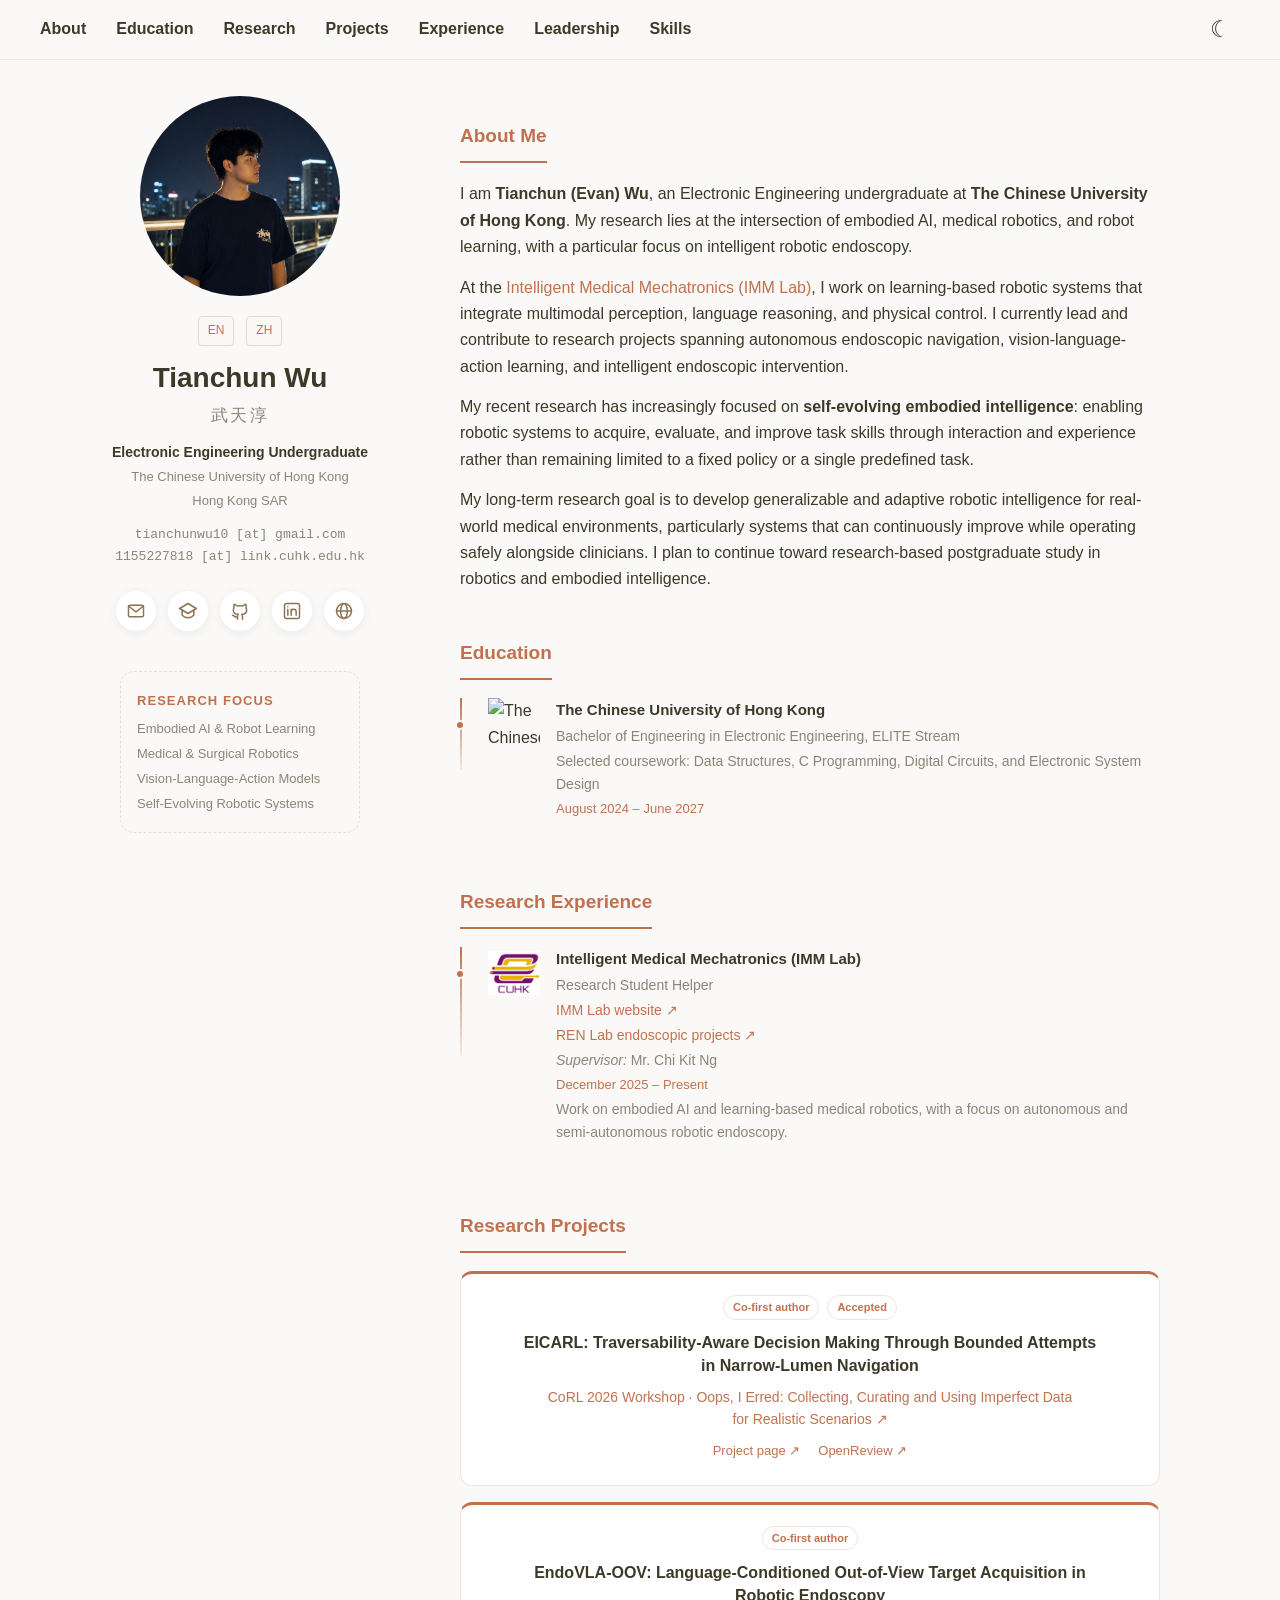
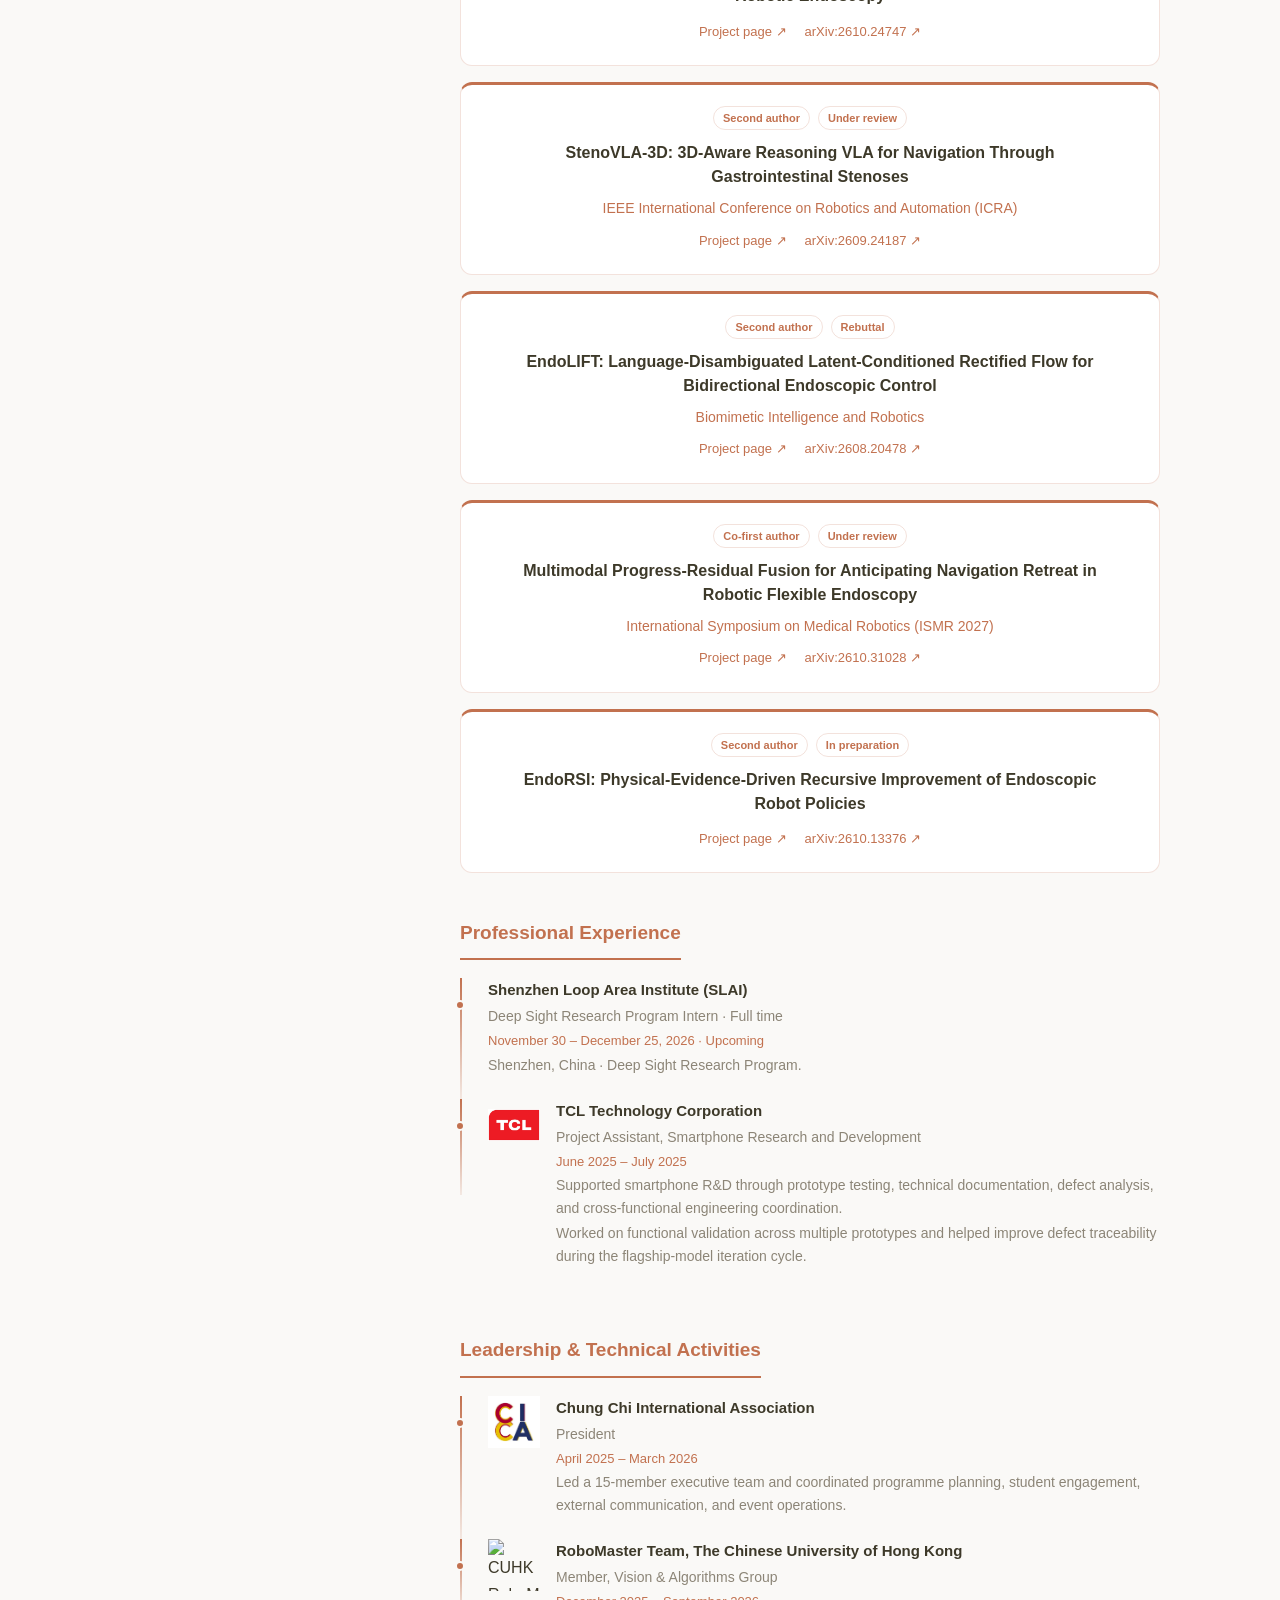
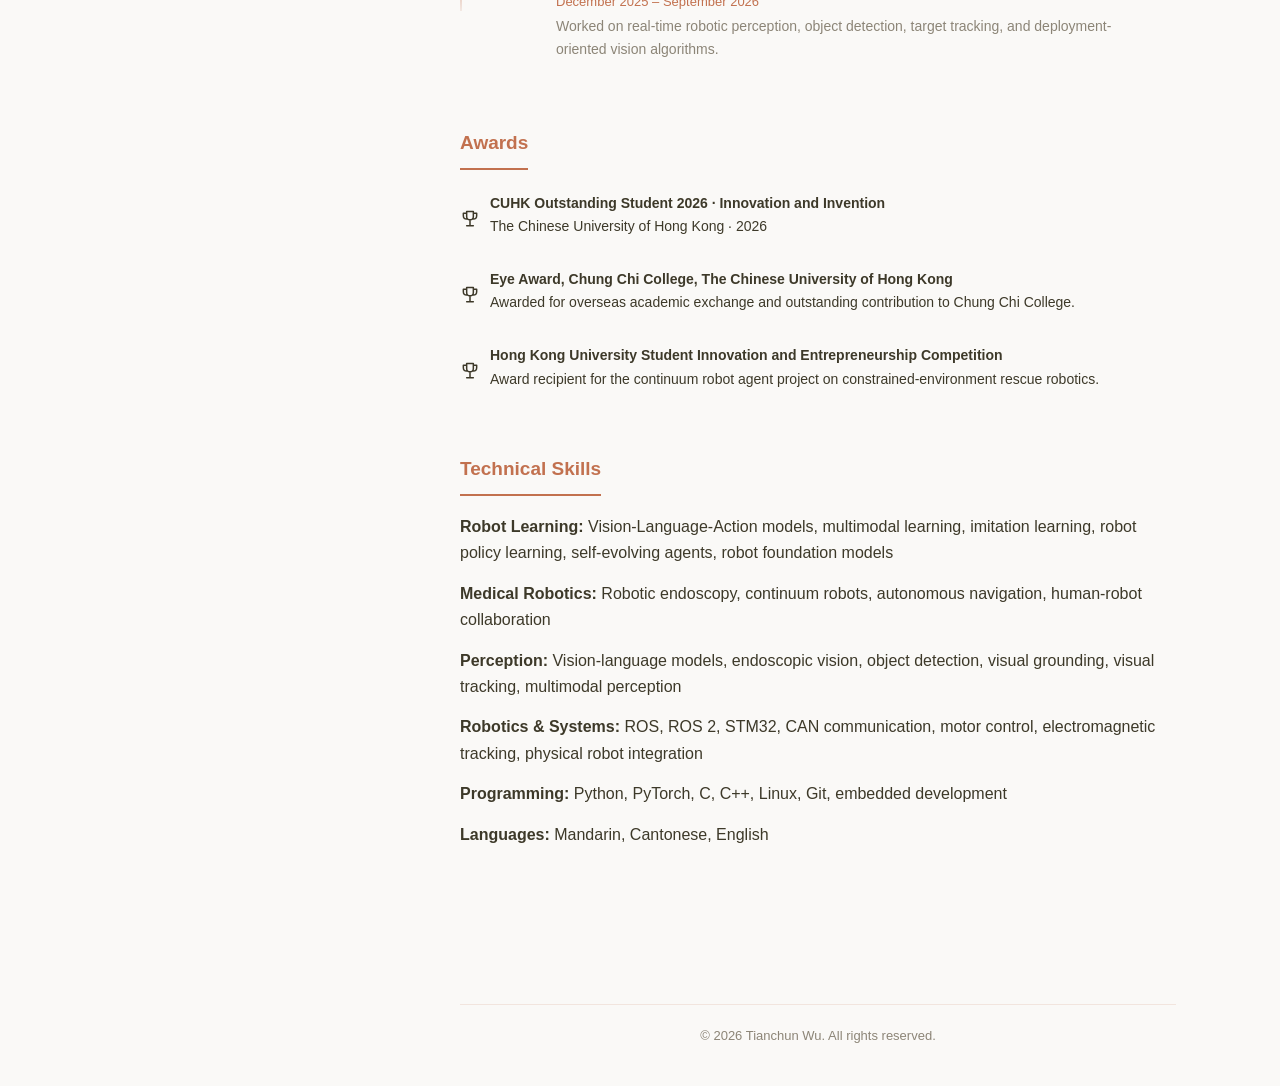
==== index.html @ 00de252f "Update IMM Lab affiliation and upcoming Deep Sight internship" ====
<!DOCTYPE html>

<html data-theme="light" lang="en">
<head><script>document.documentElement.dataset.theme='light';document.documentElement.style.colorScheme='light';</script>
<meta charset="utf-8"/>
<meta content="IE=edge" http-equiv="X-UA-Compatible"/>
<meta content="width=device-width, initial-scale=1" name="viewport"/>
<title>Tianchun Wu - Homepage</title>
<meta content="Tianchun Wu is an Electronic Engineering undergraduate at The Chinese University of Hong Kong. His research focuses on embodied AI, medical robotics, robotic endoscopy, vision-language-action models, and self-evolving robotic systems." name="description"/>
<meta content="Embodied AI, Medical Robotics, Surgical Robotics, Robotic Endoscopy, Vision-Language-Action Models, Robot Learning, Self-Evolving Robotic Systems, Robot Foundation Models, Multimodal Learning, Learning-Based Robotic Control" name="keywords"/>
<meta content="Tianchun Wu" name="author"/>
<link href="assets/img/favicon.jpg" rel="icon" type="image/jpeg"/>
<link href="assets/css/font_sans_serif.css" rel="stylesheet"/>
<link href="assets/css/theme-evan.css" rel="stylesheet"/>
<style>
    body.theme-evan .site-chinese-name {
      margin: 0 0 12px;
      color: var(--evan-secondary);
      font-size: 17px;
      font-weight: 500;
      letter-spacing: 0.14em;
      text-align: center;
    }

    body.theme-evan .site-role {
      margin: 0 0 4px;
      color: var(--evan-text);
      font-size: 14px;
      font-weight: 600;
      line-height: 1.5;
      text-align: center;
    }

    body.theme-evan .site-affiliation {
      margin: 0 0 4px;
      color: var(--evan-secondary);
      font-size: 13px;
      line-height: 1.5;
      text-align: center;
    }

    body.theme-evan .site-location {
      margin: 0 0 14px;
      color: var(--evan-secondary);
      font-size: 13px;
      line-height: 1.5;
      text-align: center;
    }

    body.theme-evan .research-focus-list {
      display: flex;
      flex-direction: column;
      gap: 7px;
    }

    body.theme-evan .research-focus-list span {
      display: block;
      line-height: 1.4;
    }

    body.theme-evan .project-subtitle {
      margin: 2px 0 10px;
      color: var(--evan-secondary);
      font-size: 14px;
      font-weight: 500;
      line-height: 1.5;
    }

    body.theme-evan .achievement-list {
      margin: 10px 0 18px;
      padding-left: 21px;
    }

    body.theme-evan .achievement-list li {
      margin-bottom: 7px;
      line-height: 1.65;
    }

    body.theme-evan .section {
      scroll-margin-top: 86px;
    }

    /*
      Unify Font Awesome and Academicons colors.
      This fixes the Google Scholar icon color mismatch.
    */
    body.theme-evan .social-icons a i,
    body.theme-evan .social-icons a .ai,
    body.theme-evan .social-icons a .fa-solid,
    body.theme-evan .social-icons a .fa-brands {
      color: inherit !important;
    }

    body.theme-evan .social-icons a .ai::before {
      color: inherit !important;
      line-height: 1;
    }

    body.theme-evan .social-icons a[data-placeholder-link="true"] {
      opacity: 1;
      cursor: default;
    }
  </style>
<style>.section{opacity:1!important;transform:none!important}.social-icons svg{display:block}.theme-toggle{font-size:23px!important}a:focus-visible,button:focus-visible{outline:2px solid var(--evan-accent);outline-offset:4px}@media(prefers-reduced-motion:reduce){html{scroll-behavior:auto}}</style><script defer="" src="academic-ui.js"></script><style>.section-title,h1,h2,h3{text-align:center}.home-language{display:flex;justify-content:center;gap:12px;margin:15px 0}.home-language a{font-size:12px;padding:4px 9px;border:1px solid var(--border-color,#dedbd2);border-radius:4px}</style></head>
<body class="theme-evan">
<nav class="top-nav">
<div class="nav-container">
<div class="nav-left">
<a href="#about">About</a>
<a href="#education">Education</a>
<a href="#research">Research</a>
<a href="#projects">Projects</a>
<a href="#professional">Experience</a>
<a href="#leadership">Leadership</a>
<a href="#skills">Skills</a>
</div>
<div class="nav-right">
<button aria-label="Toggle between light and dark themes" class="theme-toggle" data-theme-toggle="" id="themeToggle" title="Toggle theme" type="button">☾</button>
</div>
</div>
</nav>
<div class="wrapper">
<header class="sidebar">
<div class="profile-card">
<a aria-label="Go to the About section" class="image avatar" href="#about">
<img alt="Portrait of Tianchun Wu" src="assets/img/avatar.jpg"/>
</a>
<nav aria-label="Language" class="home-language"><a href="index.html">EN</a><a href="index-zh.html">ZH</a></nav><h1 class="site-name">
          Tianchun Wu
        </h1>
<p class="site-chinese-name">
          武天淳
        </p>
<p class="site-role">
          Electronic Engineering Undergraduate
        </p>
<p class="site-affiliation">
          The Chinese University of Hong Kong
        </p>
<p class="site-location">
          Hong Kong SAR
        </p>
<p class="site-email">
          tianchunwu10 [at] gmail.com
          <br/>
          1155227818 [at] link.cuhk.edu.hk
        </p>
<div class="social-icons">
<a aria-label="Send an email to Tianchun Wu" href="mailto:tianchunwu10@gmail.com" title="Email">
<svg aria-hidden="true" fill="none" height="20" stroke="currentColor" stroke-linecap="round" stroke-linejoin="round" stroke-width="1.8" viewbox="0 0 24 24" width="20"><rect height="14" rx="2" width="18" x="3" y="5"></rect><path d="m3 6 9 7 9-7"></path></svg>
</a>
<a aria-label="Visit Tianchun Wu's Google Scholar profile" href="https://scholar.google.com/citations?user=hNO6wTgAAAAJ" rel="noopener noreferrer" target="_blank" title="Google Scholar"><svg aria-hidden="true" fill="none" height="20" stroke="currentColor" stroke-linecap="round" stroke-linejoin="round" stroke-width="1.8" viewBox="0 0 24 24" width="20"><path d="M12 3 2 9l10 6 10-6-10-6Z"/><path d="M5 11v6c2 2 5 3 7 3s5-1 7-3v-6"/></svg></a>
<a aria-label="Visit Tianchun Wu's GitHub profile" href="https://github.com/evan0610" rel="noopener noreferrer" target="_blank" title="GitHub">
<svg aria-hidden="true" fill="none" height="20" stroke="currentColor" stroke-linecap="round" stroke-linejoin="round" stroke-width="1.8" viewbox="0 0 24 24" width="20"><path d="M9 19c-4 1-4-2-6-2m12 5v-4a3 3 0 0 0-1-2c3 0 6-1 6-5a4 4 0 0 0-1-3 4 4 0 0 0 0-4s-1 0-4 2a12 12 0 0 0-6 0C6 4 5 4 5 4a4 4 0 0 0 0 4 4 4 0 0 0-1 3c0 4 3 5 6 5a3 3 0 0 0-1 2v4"></path></svg>
</a>
<a aria-label="Visit Tianchun Wu's LinkedIn profile" href="https://www.linkedin.com/in/tcwu/" rel="noopener noreferrer" target="_blank" title="LinkedIn">
<svg aria-hidden="true" fill="none" height="20" stroke="currentColor" stroke-linecap="round" stroke-linejoin="round" stroke-width="1.8" viewbox="0 0 24 24" width="20"><rect height="18" rx="2" width="18" x="3" y="3"></rect><path d="M7 10v7m0-10h.01M11 17v-7m0 3c0-4 6-4 6 0v4"></path></svg>
</a>
<a aria-label="Visit Tianchun Wu's homepage" href="https://evan0610.github.io/" title="Homepage">
<svg aria-hidden="true" fill="none" height="20" stroke="currentColor" stroke-linecap="round" stroke-linejoin="round" stroke-width="1.8" viewbox="0 0 24 24" width="20"><circle cx="12" cy="12" r="9"></circle><ellipse cx="12" cy="12" rx="4" ry="9"></ellipse><path d="M3 12h18"></path></svg>
</a>
</div>
<div class="visitor-card">
<div class="visitor-card-title">
            Research Focus
          </div>
<div class="visitor-card-body research-focus-list">
<span>Embodied AI &amp; Robot Learning</span>
<span>Medical &amp; Surgical Robotics</span>
<span>Vision-Language-Action Models</span>
<span>Self-Evolving Robotic Systems</span>
</div>
</div>
</div>
</header>
<main class="content">
<section class="section" id="about">
<h2 class="section-title">
          About Me
        </h2>
<div class="section-body">
<p>
            I am <strong>Tianchun (Evan) Wu</strong>, an Electronic Engineering
            undergraduate at <strong>The Chinese University of Hong Kong</strong>.
            My research lies at the intersection of embodied AI, medical robotics,
            and robot learning, with a particular focus on intelligent robotic
            endoscopy.
          </p>
<p>
            At the <a href="http://www.labren.org/mm/" target="_blank" rel="noopener noreferrer">Intelligent Medical Mechatronics (IMM Lab)</a>, I work on learning-based robotic systems that integrate
            multimodal perception, language reasoning, and physical control.
            I currently lead and contribute to research projects spanning
            autonomous endoscopic navigation, vision-language-action learning,
            and intelligent endoscopic intervention.
          </p>
<p>
            My recent research has increasingly focused on
            <strong>self-evolving embodied intelligence</strong>: enabling robotic
            systems to acquire, evaluate, and improve task skills through
            interaction and experience rather than remaining limited to a fixed
            policy or a single predefined task.
          </p>
<p>
            My long-term research goal is to develop generalizable and adaptive
            robotic intelligence for real-world medical environments, particularly
            systems that can continuously improve while operating safely alongside
            clinicians. I plan to continue toward research-based postgraduate study
            in robotics and embodied intelligence.
          </p>
</div>
</section>
<section class="section" id="education">
<h2 class="section-title">
          Education
        </h2>
<div class="section-body">
<div class="card timeline-item">
<div class="experience-item">
<img alt="The Chinese University of Hong Kong" class="institution-logo" src="assets/img/institution.jpg"/>
<div class="experience-content">
<p class="exp-title">
<strong>
                    The Chinese University of Hong Kong
                  </strong>
</p>
<p class="exp-detail">
                  Bachelor of Engineering in Electronic Engineering,
                  ELITE Stream
                </p>
<p class="exp-detail">
                  Selected coursework: Data Structures, C Programming,
                  Digital Circuits, and Electronic System Design
                </p>
<p class="exp-period">
                  August 2024 – June 2027
                </p>
</div>
</div>
</div>
</div>
</section>
<section class="section" id="research">
<h2 class="section-title">
          Research Experience
        </h2>
<div class="section-body">
<div class="card timeline-item">
<div class="experience-item">
<img alt="The Chinese University of Hong Kong" class="institution-logo" src="assets/img/cuee.jpg"/>
<div class="experience-content">
<p class="exp-title">
<strong>
                    Intelligent Medical Mechatronics (IMM Lab)
                  </strong>
</p>
<p class="exp-detail">
                  Research Student Helper
                </p>
<p class="exp-detail"><a href="http://www.labren.org/mm/" target="_blank" rel="noopener noreferrer">IMM Lab website ↗</a></p>
<p class="exp-detail"><a href="https://ngchikit.github.io/renlab-endoscopic-projects/" target="_blank" rel="noopener noreferrer">REN Lab endoscopic projects ↗</a></p>
<p class="exp-detail">
<em>Supervisor:</em> Mr. Chi Kit Ng
                </p>
<p class="exp-period">
                  December 2025 – Present
                </p>
<p class="exp-detail">
                  Work on embodied AI and learning-based medical robotics,
                  with a focus on autonomous and semi-autonomous robotic
                  endoscopy.
                </p>
</div>
</div>
</div>
</div>
</section>
<section class="section" id="projects">
<h2 class="section-title">Research Projects</h2>
<div class="section-body project-publications">
<ol class="bibliography">
<li><article class="pub-content"><div class="pub-meta"><span class="pub-role">Co-first author</span><span class="pub-state">Accepted</span></div><h4 class="title">EICARL: Traversability-Aware Decision Making Through Bounded Attempts in Narrow-Lumen Navigation</h4><p class="periodical">CoRL 2026 Workshop · <a href="https://workshop.oopsie-data.com/" target="_blank" rel="noopener noreferrer">Oops, I Erred: Collecting, Curating and Using Imperfect Data for Realistic Scenarios ↗</a></p><p class="links"><a href="https://tianchun-research-atlas.husheddaisy64.chatgpt.site/projects/EICARL/" target="_blank" rel="noopener noreferrer">Project page ↗</a><a href="https://openreview.net/forum?id=WQSL6LbIMo" target="_blank" rel="noopener noreferrer">OpenReview ↗</a></p></article></li>
<li><article class="pub-content"><div class="pub-meta"><span class="pub-role">Co-first author</span></div><h4 class="title">EndoVLA-OOV: Language-Conditioned Out-of-View Target Acquisition in Robotic Endoscopy</h4><p class="links"><a href="https://tianchun-research-atlas.husheddaisy64.chatgpt.site/projects/EndoVLA-OOV/" target="_blank" rel="noopener noreferrer">Project page ↗</a><a href="https://arxiv.org/abs/2610.24747" target="_blank" rel="noopener noreferrer">arXiv:2610.24747 ↗</a></p></article></li>
<li><article class="pub-content"><div class="pub-meta"><span class="pub-role">Second author</span><span class="pub-state">Under review</span></div><h4 class="title">StenoVLA-3D: 3D-Aware Reasoning VLA for Navigation Through Gastrointestinal Stenoses</h4><p class="periodical">IEEE International Conference on Robotics and Automation (ICRA)</p><p class="links"><a href="https://tianchun-research-atlas.husheddaisy64.chatgpt.site/projects/StenoVLA-3D/" target="_blank" rel="noopener noreferrer">Project page ↗</a><a href="https://arxiv.org/abs/2609.24187" target="_blank" rel="noopener noreferrer">arXiv:2609.24187 ↗</a></p></article></li>
<li><article class="pub-content"><div class="pub-meta"><span class="pub-role">Second author</span><span class="pub-state">Rebuttal</span></div><h4 class="title">EndoLIFT: Language-Disambiguated Latent-Conditioned Rectified Flow for Bidirectional Endoscopic Control</h4><p class="periodical">Biomimetic Intelligence and Robotics</p><p class="links"><a href="https://tianchun-research-atlas.husheddaisy64.chatgpt.site/projects/EndoLIFT/" target="_blank" rel="noopener noreferrer">Project page ↗</a><a href="https://arxiv.org/abs/2608.20478" target="_blank" rel="noopener noreferrer">arXiv:2608.20478 ↗</a></p></article></li>
<li><article class="pub-content"><div class="pub-meta"><span class="pub-role">Co-first author</span><span class="pub-state">Under review</span></div><h4 class="title">Multimodal Progress-Residual Fusion for Anticipating Navigation Retreat in Robotic Flexible Endoscopy</h4><p class="periodical">International Symposium on Medical Robotics (ISMR 2027)</p><p class="links"><a href="https://tianchun-research-atlas.husheddaisy64.chatgpt.site/projects/MPRF/" target="_blank" rel="noopener noreferrer">Project page ↗</a><a href="https://arxiv.org/abs/2610.31028" target="_blank" rel="noopener noreferrer">arXiv:2610.31028 ↗</a></p></article></li>
<li><article class="pub-content"><div class="pub-meta"><span class="pub-role">Second author</span><span class="pub-state">In preparation</span></div><h4 class="title">EndoRSI: Physical-Evidence-Driven Recursive Improvement of Endoscopic Robot Policies</h4><p class="links"><a href="https://tianchun-research-atlas.husheddaisy64.chatgpt.site/projects/EndoRSI/" target="_blank" rel="noopener noreferrer">Project page ↗</a><a href="https://arxiv.org/abs/2610.13376" target="_blank" rel="noopener noreferrer">arXiv:2610.13376 ↗</a></p></article></li>
</ol>
</div>
</section>
<section class="section" id="professional">
<h2 class="section-title">
          Professional Experience
        </h2>
<div class="section-body">
<div class="card timeline-item"><div class="experience-item"><div class="experience-content"><p class="exp-title"><strong>Shenzhen Loop Area Institute (SLAI)</strong></p><p class="exp-detail">Deep Sight Research Program Intern · Full time</p><p class="exp-period">November 30 – December 25, 2026 · Upcoming</p><p class="exp-detail">Shenzhen, China · Deep Sight Research Program.</p></div></div></div>

<div class="card timeline-item">
<div class="experience-item">
<img alt="TCL Technology Corporation" class="institution-logo" src="assets/img/TCL.jpg"/>
<div class="experience-content">
<p class="exp-title">
<strong>
                    TCL Technology Corporation
                  </strong>
</p>
<p class="exp-detail">
                  Project Assistant, Smartphone Research and Development
                </p>
<p class="exp-period">
                  June 2025 – July 2025
                </p>
<p class="exp-detail">
                  Supported smartphone R&amp;D through prototype testing,
                  technical documentation, defect analysis,
                  and cross-functional engineering coordination.
                </p>
<p class="exp-detail">
                  Worked on functional validation across multiple prototypes
                  and helped improve defect traceability during the
                  flagship-model iteration cycle.
                </p>
</div>
</div>
</div>
</div>
</section>
<section class="section" id="leadership">
<h2 class="section-title">
          Leadership &amp; Technical Activities
        </h2>
<div class="section-body">
<div class="card timeline-item">
<div class="experience-item">
<img alt="Chung Chi International Association" class="institution-logo" src="assets/img/CCIA.jpg"/>
<div class="experience-content">
<p class="exp-title">
<strong>
                    Chung Chi International Association
                  </strong>
</p>
<p class="exp-detail">
                  President
                </p>
<p class="exp-period">
                  April 2025 – March 2026
                </p>
<p class="exp-detail">
                  Led a 15-member executive team and coordinated programme
                  planning, student engagement, external communication,
                  and event operations.
                </p>
</div>
</div>
</div>
<div class="card timeline-item">
<div class="experience-item">
<img alt="CUHK RoboMaster Team" class="institution-logo" src="assets/img/institution.jpg"/>
<div class="experience-content">
<p class="exp-title">
<strong>
                    RoboMaster Team, The Chinese University of Hong Kong
                  </strong>
</p>
<p class="exp-detail">
                  Member, Vision &amp; Algorithms Group
                </p>
<p class="exp-period">
                  December 2025 – September 2026
                </p>
<p class="exp-detail">
                  Worked on real-time robotic perception, object detection,
                  target tracking, and deployment-oriented vision algorithms.
                </p>
</div>
</div>
</div>
</div>
</section>
<section class="section" id="awards">
<h2 class="section-title">
          Awards
        </h2>
<div class="section-body">
<div class="awards-grid">
<div class="award-item"><span class="award-icon"><svg aria-hidden="true" fill="none" height="20" stroke="currentColor" stroke-linecap="round" stroke-linejoin="round" stroke-width="1.8" viewbox="0 0 24 24" width="20"><path d="M8 3h8v6a4 4 0 0 1-8 0V3Zm0 2H4v3a4 4 0 0 0 4 4m8-7h4v3a4 4 0 0 1-4 4m-4 1v7m-4 0h8"></path></svg></span><div class="award-text"><strong>CUHK Outstanding Student 2026 · Innovation and Invention</strong><p>The Chinese University of Hong Kong · 2026</p></div></div>
<div class="award-item">
<span class="award-icon">
<svg aria-hidden="true" fill="none" height="20" stroke="currentColor" stroke-linecap="round" stroke-linejoin="round" stroke-width="1.8" viewbox="0 0 24 24" width="20"><path d="M8 3h8v6a4 4 0 0 1-8 0V3Zm0 2H4v3a4 4 0 0 0 4 4m8-7h4v3a4 4 0 0 1-4 4m-4 1v7m-4 0h8"></path></svg>
</span>
<div class="award-text">
<strong>
                  Eye Award, Chung Chi College, The Chinese University of Hong Kong
                </strong>
<p>
                  Awarded for overseas academic exchange and outstanding
                  contribution to Chung Chi College.
                </p>
</div>
</div>
<div class="award-item">
<span class="award-icon">
<svg aria-hidden="true" fill="none" height="20" stroke="currentColor" stroke-linecap="round" stroke-linejoin="round" stroke-width="1.8" viewbox="0 0 24 24" width="20"><path d="M8 3h8v6a4 4 0 0 1-8 0V3Zm0 2H4v3a4 4 0 0 0 4 4m8-7h4v3a4 4 0 0 1-4 4m-4 1v7m-4 0h8"></path></svg>
</span>
<div class="award-text">
<strong>
                  Hong Kong University Student Innovation and
                  Entrepreneurship Competition
                </strong>
<p>
                  Award recipient for the continuum robot agent project
                  on constrained-environment rescue robotics.
                </p>
</div>
</div>
</div>
</div>
</section>
<section class="section" id="skills">
<h2 class="section-title">
          Technical Skills
        </h2>
<div class="section-body">
<div class="card">
<p>
<strong>Robot Learning:</strong>
              Vision-Language-Action models, multimodal learning,
              imitation learning, robot policy learning,
              self-evolving agents, robot foundation models
            </p>
<p>
<strong>Medical Robotics:</strong>
              Robotic endoscopy, continuum robots,
              autonomous navigation, human-robot collaboration
            </p>
<p>
<strong>Perception:</strong>
              Vision-language models, endoscopic vision,
              object detection, visual grounding,
              visual tracking, multimodal perception
            </p>
<p>
<strong>Robotics &amp; Systems:</strong>
              ROS, ROS 2, STM32, CAN communication,
              motor control, electromagnetic tracking,
              physical robot integration
            </p>
<p>
<strong>Programming:</strong>
              Python, PyTorch, C, C++, Linux, Git,
              embedded development
            </p>
<p>
<strong>Languages:</strong>
              Mandarin, Cantonese, English
            </p>
</div>
</div>
</section>
</main>
<footer class="site-footer">
<p>
        © 2026 Tianchun Wu. All rights reserved.
      </p>
</footer>
</div>
</body>
</html>
---- assets/css/theme-evan.css ----
/* ============================================
   Evan Homepage
   Warm minimal academic homepage
   ============================================ */

html {
  scroll-behavior: smooth;
}

body {
  margin: 0;
}

/*
  让 Evan 主题下的所有元素统一使用 border-box。
  padding 和 border 不会额外撑大元素尺寸。
*/
body.theme-evan,
body.theme-evan *,
body.theme-evan *::before,
body.theme-evan *::after {
  box-sizing: border-box;
}


/* ============================================
   全局主题变量
   ============================================ */

:root {
  --evan-bg: #faf9f7;
  --evan-text: #3d3929;
  --evan-accent: #c2714f;
  --evan-secondary: #8c8577;
  --evan-border: rgba(194, 113, 79, 0.2);
  --evan-shadow: rgba(194, 113, 79, 0.15);
  --evan-social-bg: #ffffff;
  --evan-social-text: #8b7355;
  --evan-footer-border: rgba(194, 113, 79, 0.15);
}


/* ============================================
   跟随系统深色模式
   ============================================ */

@media (prefers-color-scheme: dark) {
  :root:not([data-theme="light"]) {
    --evan-bg: #1a1917;
    --evan-text: #d1cec7;
    --evan-accent: #e28a67;
    --evan-secondary: #9b9488;
    --evan-border: rgba(226, 138, 103, 0.2);
    --evan-shadow: rgba(0, 0, 0, 0.3);
    --evan-social-bg: #22211e;
    --evan-social-text: #d1cec7;
    --evan-footer-border: rgba(226, 138, 103, 0.15);
  }
}


/* ============================================
   手动深色模式
   ============================================ */

[data-theme="dark"] {
  --evan-bg: #1a1917;
  --evan-text: #d1cec7;
  --evan-accent: #e28a67;
  --evan-secondary: #9b9488;
  --evan-border: rgba(226, 138, 103, 0.2);
  --evan-shadow: rgba(0, 0, 0, 0.3);
  --evan-social-bg: #22211e;
  --evan-social-text: #d1cec7;
  --evan-footer-border: rgba(226, 138, 103, 0.15);
}


/* ============================================
   手动浅色模式
   ============================================ */

[data-theme="light"] {
  --evan-bg: #faf9f7;
  --evan-text: #3d3929;
  --evan-accent: #c2714f;
  --evan-secondary: #8c8577;
  --evan-border: rgba(194, 113, 79, 0.2);
  --evan-shadow: rgba(194, 113, 79, 0.15);
  --evan-social-bg: #ffffff;
  --evan-social-text: #8b7355;
  --evan-footer-border: rgba(194, 113, 79, 0.15);
}


/* ============================================
   页面主体
   ============================================ */

body.theme-evan {
  background: var(--evan-bg);
  color: var(--evan-text);

  font-family:
    "Inter",
    -apple-system,
    BlinkMacSystemFont,
    sans-serif;

  font-size: 16px;
  line-height: 1.65;

  transition:
    background-color 0.3s ease,
    color 0.3s ease;
}


/* ============================================
   全局链接
   ============================================ */

body.theme-evan a {
  color: var(--evan-accent);
  text-decoration: none;
}

body.theme-evan a:hover {
  filter: brightness(1.15);
}


/* ============================================
   顶部导航栏
   ============================================ */

body.theme-evan .top-nav {
  position: fixed;

  top: 0;
  left: 0;
  right: 0;

  height: 60px;

  display: flex;
  justify-content: center;
  align-items: center;

  background: var(--evan-bg);
  border-bottom: 1px solid var(--evan-footer-border);

  z-index: 1000;
}

body.theme-evan .nav-container {
  width: 100%;
  max-width: 1280px;

  padding: 0 40px;

  display: flex;
  align-items: center;
  justify-content: space-between;
}

/*
  顶部导航栏链接容器。

  gap 控制 About、Education、Research 等链接之间的距离。
*/
body.theme-evan .nav-left {
  display: flex;
  align-items: center;
  flex-wrap: nowrap;

  gap: 38px;
}

body.theme-evan .nav-left a {
  color: var(--evan-text);

  font-size: 17px;
  font-weight: 600;

  white-space: nowrap;
}


/* ============================================
   深浅色模式按钮
   ============================================ */

body.theme-evan .theme-toggle {
  width: 40px;
  height: 40px;

  flex-shrink: 0;

  border: none;
  border-radius: 999px;

  background: transparent;
  color: var(--evan-text);

  cursor: pointer;
  font-size: 18px;

  transition:
    background-color 0.2s ease,
    color 0.2s ease;
}

body.theme-evan .theme-toggle:hover {
  background: var(--evan-border);
  color: var(--evan-accent);
}


/* ============================================
   页面整体容器
   ============================================ */

body.theme-evan .wrapper {
  width: 100%;
  max-width: 1120px;
  min-height: 100vh;

  margin: 0 auto;

  display: flex;
  flex-wrap: wrap;
  align-items: flex-start;
}


/* ============================================
   左侧固定个人信息栏
   ============================================ */

body.theme-evan .sidebar {
  position: fixed;

  top: 60px;
  left: calc(50% - 560px);

  width: 320px;
  height: calc(100vh - 60px);

  flex-shrink: 0;

  overflow-y: auto;

  display: flex;
  flex-direction: column;
  justify-content: flex-start;
  align-items: center;

  padding-top: 60px;

  text-align: center;

  box-sizing: border-box;
  z-index: 100;
}

body.theme-evan .profile-card {
  width: 100%;

  padding: 0 20px;

  text-align: center;
}


/* ============================================
   头像
   ============================================ */

body.theme-evan .image.avatar {
  display: block;

  margin: 0 auto 28px;
}

body.theme-evan .image.avatar img {
  width: 220px;
  height: 220px;

  border-radius: 50%;

  object-fit: cover;

  box-shadow: 0 6px 24px var(--evan-shadow);
}


/* ============================================
   姓名与邮箱
   ============================================ */

body.theme-evan .site-name {
  margin: 0 0 8px;

  color: var(--evan-text);

  font-size: 28px;
  line-height: 1.2;
}

body.theme-evan .site-email {
  margin: 0 0 24px;

  color: var(--evan-secondary);

  font-size: 13px;
  font-family:
    "Ubuntu Mono",
    "SFMono-Regular",
    monospace;

  word-break: break-all;
}


/* ============================================
   社交平台图标
   ============================================ */

body.theme-evan .social-icons {
  display: flex;
  justify-content: center;
  flex-wrap: wrap;

  gap: 12px;
}

body.theme-evan .social-icons a {
  width: 40px;
  height: 40px;

  display: inline-flex;
  align-items: center;
  justify-content: center;

  border-radius: 50%;

  background: var(--evan-social-bg);
  color: var(--evan-social-text) !important;

  box-shadow: 0 2px 8px rgba(61, 57, 41, 0.08);

  transition:
    transform 0.2s ease,
    background-color 0.2s ease,
    color 0.2s ease;
}

body.theme-evan .social-icons a:hover {
  background: var(--evan-accent);
  color: #ffffff !important;

  transform: translateY(-2px);
}


/* ============================================
   左侧研究方向卡片
   ============================================ */

body.theme-evan .visitor-card {
  width: 240px;

  margin: 40px auto 0;
  padding: 18px 16px;

  border: 1px dashed var(--evan-border);
  border-radius: 14px;

  color: var(--evan-secondary);

  text-align: left;
}

body.theme-evan .visitor-card-title {
  margin-bottom: 8px;

  color: var(--evan-accent);

  font-size: 13px;
  font-weight: 600;

  text-transform: uppercase;
  letter-spacing: 0.08em;
}

body.theme-evan .visitor-card-body {
  font-size: 13px;
  line-height: 1.6;
}


/* ============================================
   右侧主要内容
   ============================================ */

body.theme-evan .content {
  flex: 1;
  min-width: 0;

  margin-left: 320px;
  padding: 120px 40px 80px 60px;
}


/* ============================================
   页面栏目与进入动画
   ============================================ */

body.theme-evan .section {
  margin-bottom: 44px;

  opacity: 0;
  transform: translateY(12px);

  transition:
    opacity 0.45s ease,
    transform 0.45s ease;
}

body.theme-evan .section.visible {
  opacity: 1;
  transform: translateY(0);
}

body.theme-evan .section-title {
  display: inline-block;

  margin: 0 0 18px;
  padding-bottom: 10px;

  border-bottom: 2px solid var(--evan-accent);

  color: var(--evan-accent);

  font-size: 19px;
  font-weight: 600;
}

body.theme-evan .section-body p {
  margin: 0 0 14px;
}


/* ============================================
   通用卡片
   ============================================ */

body.theme-evan .card {
  padding: 0;

  background: transparent;
  box-shadow: none;
}


/* ============================================
   时间线
   ============================================ */

body.theme-evan .timeline-item {
  position: relative;

  margin-left: 20px;
  padding-left: 8px;
  padding-bottom: 20px;
}

body.theme-evan .timeline-item::before {
  content: "";

  position: absolute;

  left: -20px;
  top: 0;
  bottom: 0;

  width: 2px;

  background: linear-gradient(
    to bottom,
    var(--evan-accent),
    rgba(194, 113, 79, 0.12)
  );
}

body.theme-evan .timeline-item:last-child::before {
  bottom: 50%;
}

body.theme-evan .timeline-item::after {
  content: "";

  position: absolute;

  left: -25px;
  top: 22px;

  width: 10px;
  height: 10px;

  border-radius: 50%;

  background: var(--evan-accent);
  border: 2px solid var(--evan-bg);
}


/* ============================================
   教育与工作经历
   ============================================ */

body.theme-evan .experience-item {
  display: flex;
  align-items: flex-start;

  gap: 16px;
}

body.theme-evan .institution-logo {
  width: 52px;
  height: 52px;

  flex-shrink: 0;

  object-fit: contain;
}

body.theme-evan .experience-content {
  flex: 1;
}

body.theme-evan .experience-content p {
  margin: 0 0 2px;
}

body.theme-evan .exp-title {
  color: var(--evan-text);

  font-size: 15px;
}

body.theme-evan .exp-detail {
  color: var(--evan-secondary);

  font-size: 14px;
}

body.theme-evan .exp-period {
  color: var(--evan-accent);

  font-size: 13px;
  font-weight: 500;
}


/* ============================================
   项目
   ============================================ */

body.theme-evan .project-card {
  margin-bottom: 22px;

  font-size: 15px;
  line-height: 1.7;
}


/* ============================================
   论文列表
   ============================================ */

body.theme-evan .project-publications ol.bibliography {
  margin: 0;
  padding: 0;

  list-style: none;
}

body.theme-evan .project-publications ol.bibliography li {
  margin-bottom: 14px;
  padding: 15px 0 15px 16px;

  border-left: 3px solid var(--evan-accent);
}

body.theme-evan .pub-content .title {
  margin-bottom: 4px;

  color: var(--evan-text);

  font-size: 15px;
  font-weight: 600;
}

body.theme-evan .pub-content .author {
  margin-bottom: 4px;

  color: var(--evan-secondary);

  font-size: 14px;
}

body.theme-evan .pub-content .periodical {
  margin-bottom: 6px;

  color: var(--evan-accent);

  font-size: 14px;
}

body.theme-evan .pub-content .links a {
  font-size: 13px;
  font-weight: 500;
}

body.theme-evan .project-publications ol.bibliography {
  display: grid;
  gap: 16px;
}

body.theme-evan .project-publications ol.bibliography li {
  width: 100%;
  margin: 0;
  padding: 21px 23px;
  border: 1px solid var(--evan-border);
  border-top: 3px solid var(--evan-accent);
  border-radius: 12px;
  background: var(--evan-social-bg);
  text-align: center;
}

body.theme-evan .pub-meta {
  display: flex;
  justify-content: center;
  flex-wrap: wrap;
  gap: 8px;
  margin-bottom: 11px;
}

body.theme-evan .pub-meta span {
  padding: 3px 9px;
  border: 1px solid var(--evan-border);
  border-radius: 100px;
  color: var(--evan-accent);
  font-size: 11px;
  font-weight: 600;
  line-height: 1.5;
}

body.theme-evan .pub-content .title {
  max-width: 66ch;
  margin: 0 auto 10px;
  font-size: 16px;
  line-height: 1.45;
  overflow-wrap: anywhere;
}

body.theme-evan .pub-content .periodical {
  max-width: 68ch;
  margin: 0 auto 7px;
  line-height: 1.55;
  text-align: center;
}

body.theme-evan .pub-content .links {
  margin: 0;
  text-align: center;
}

body.theme-evan .project-publications {
  margin-top: 0;
}

body.theme-evan .pub-content .links a + a {
  margin-left: 18px;
}

body.theme-evan .pub-content a {
  color: var(--evan-accent);
}

@media (max-width: 640px) {
  body.theme-evan .project-publications ol.bibliography li {
    padding: 18px 15px;
  }

  body.theme-evan .pub-content .title {
    font-size: 15px;
  }
}


/* ============================================
   奖项
   ============================================ */

body.theme-evan .awards-grid {
  display: flex;
  flex-direction: column;

  gap: 8px;
}

body.theme-evan .award-item {
  display: flex;
  align-items: center;

  gap: 10px;

  padding: 4px 0;
}

body.theme-evan .award-icon {
  flex-shrink: 0;

  font-size: 20px;
}

body.theme-evan .award-text {
  color: var(--evan-text);

  font-size: 14px;
}


/* ============================================
   页脚
   ============================================ */

body.theme-evan .site-footer {
  width: 100%;
  flex-basis: 100%;

  padding: 32px 24px 40px 380px;

  text-align: center;
}

body.theme-evan .site-footer p {
  margin: 0;
  padding-top: 20px;

  border-top: 1px solid var(--evan-footer-border);

  color: var(--evan-secondary);

  font-size: 13px;
}


/* ============================================
   标题和粗体文字颜色
   ============================================ */

body.theme-evan h1,
body.theme-evan h2,
body.theme-evan h3,
body.theme-evan h4,
body.theme-evan strong {
  color: var(--evan-text);
}


/* ============================================
   较窄桌面导航适配
   ============================================ */

@media (max-width: 1280px) {
  body.theme-evan .nav-left {
    gap: 30px;
  }

  body.theme-evan .nav-left a {
    font-size: 16px;
  }
}


/* ============================================
   更窄桌面导航适配
   ============================================ */

@media (max-width: 1180px) {
  body.theme-evan .nav-left {
    gap: 24px;
  }

  body.theme-evan .nav-left a {
    font-size: 15px;
  }
}


/* ============================================
   平板及较窄桌面适配
   ============================================ */

@media (max-width: 1080px) {
  body.theme-evan .nav-container {
    padding: 0 20px;
  }

  /*
    平板尺寸允许导航栏水平滚动，
    避免链接挤压或换行。
  */
  body.theme-evan .nav-left {
    max-width: calc(100vw - 90px);

    gap: 18px;

    overflow-x: auto;
    overflow-y: hidden;

    scrollbar-width: none;
  }

  body.theme-evan .nav-left::-webkit-scrollbar {
    display: none;
  }

  body.theme-evan .nav-left a {
    flex-shrink: 0;

    font-size: 14px;
  }

  body.theme-evan .wrapper {
    flex-direction: column;

    padding: 0 20px;
  }

  body.theme-evan .sidebar {
    position: static;
    left: auto;

    width: 100%;
    height: auto;

    padding-top: 80px;

    overflow: visible;
  }

  body.theme-evan .profile-card {
    padding: 0;
  }

  body.theme-evan .content {
    margin-left: 0;

    padding: 32px 0 48px;
  }

  body.theme-evan .site-footer {
    padding: 32px 0;
  }

  body.theme-evan .site-footer p {
    padding-top: 0;

    border-top: none;
  }
}


/* ============================================
   手机端适配
   ============================================ */

@media (max-width: 640px) {
  body.theme-evan .top-nav {
    height: 56px;
  }

  body.theme-evan .nav-container {
    padding: 0 12px;
  }

  body.theme-evan .nav-left {
    max-width: calc(100vw - 64px);

    gap: 16px;
  }

  body.theme-evan .nav-left a {
    font-size: 13px;
  }

  body.theme-evan .theme-toggle {
    width: 36px;
    height: 36px;

    font-size: 16px;
  }

  body.theme-evan .image.avatar img {
    width: 148px;
    height: 148px;
  }

  body.theme-evan .site-name {
    font-size: 24px;
  }

  body.theme-evan .experience-item {
    gap: 12px;
  }

  body.theme-evan .institution-logo {
    width: 44px;
    height: 44px;
  }

  body.theme-evan .visitor-card {
    width: 100%;
    max-width: 280px;
  }
}


/* ============================================
   小屏幕手机适配
   ============================================ */

@media (max-width: 480px) {
  body.theme-evan .section {
    margin-bottom: 32px;
  }

  body.theme-evan .section-title {
    font-size: 18px;
  }

  body.theme-evan .project-card,
  body.theme-evan .exp-detail,
  body.theme-evan .award-text,
  body.theme-evan .pub-content .author,
  body.theme-evan .pub-content .periodical {
    font-size: 13px;
  }
}

body.theme-evan .image.avatar{width:200px;height:200px;overflow:hidden;border-radius:50%;margin:0 auto 20px}body.theme-evan .image.avatar img{display:block!important;width:100%!important;height:100%!important;object-fit:cover!important;border-radius:0!important}body.theme-evan .sidebar{position:sticky;top:60px;height:auto;overflow:visible;padding-top:36px;align-self:start}body.theme-evan .profile-card{padding-bottom:25px}@media(max-width:1080px){body.theme-evan .sidebar{position:static;width:100%;top:auto}}

body.theme-evan .content{margin-left:0}body.theme-evan .sidebar{left:auto;flex:0 0 320px}@media(max-width:1080px){body.theme-evan .sidebar{flex-basis:100%}}
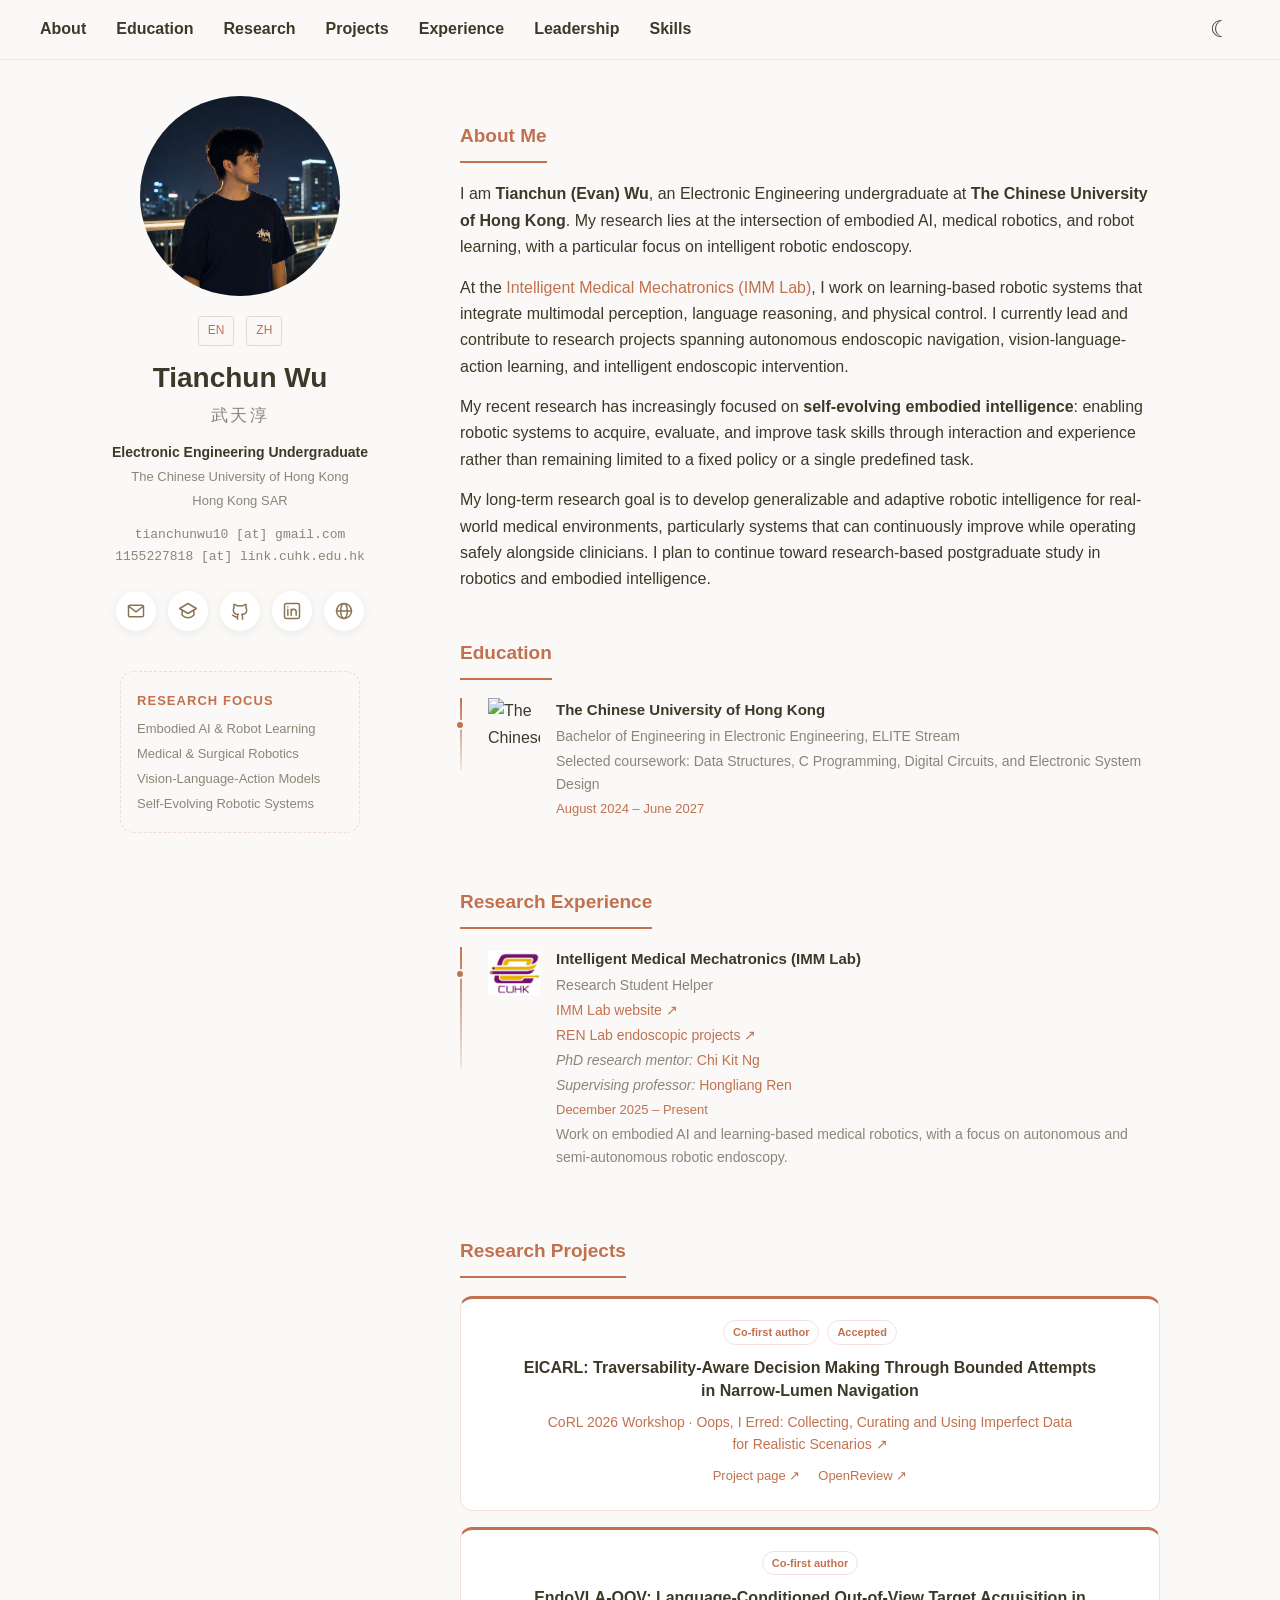
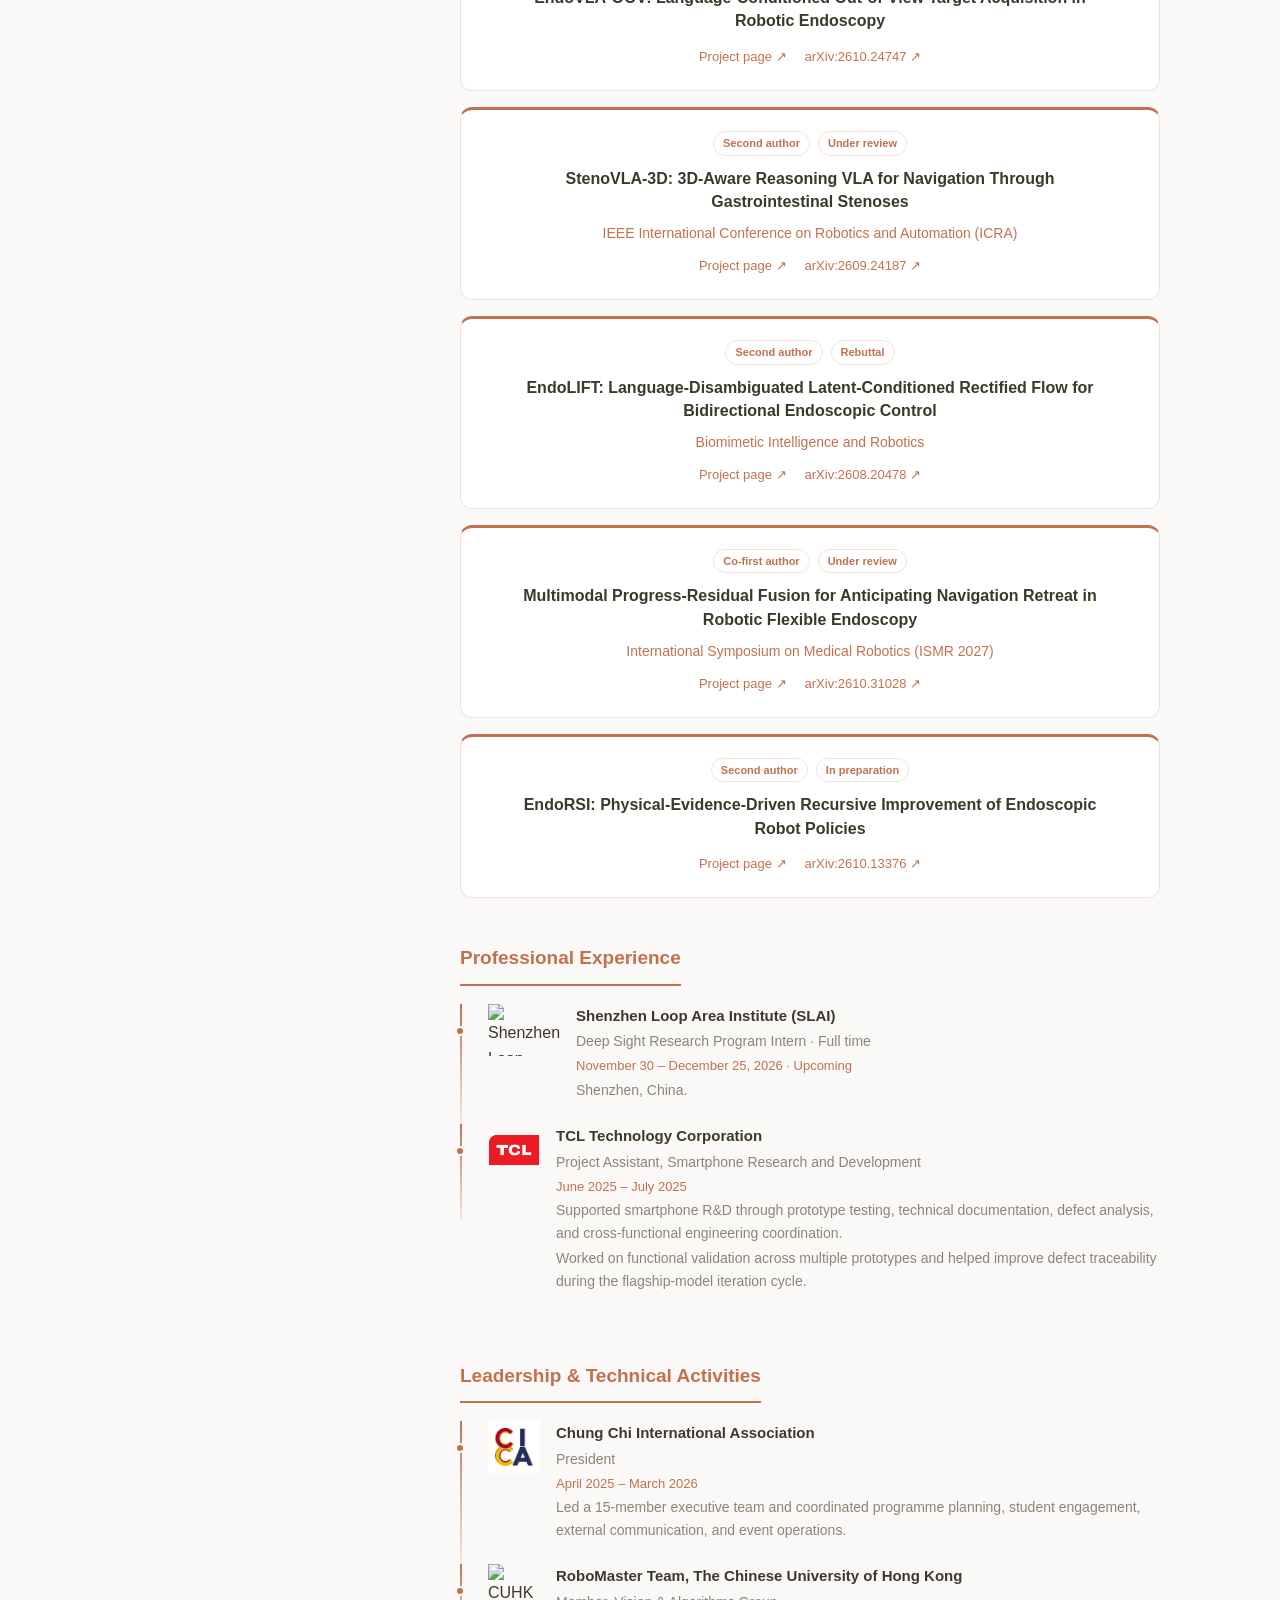
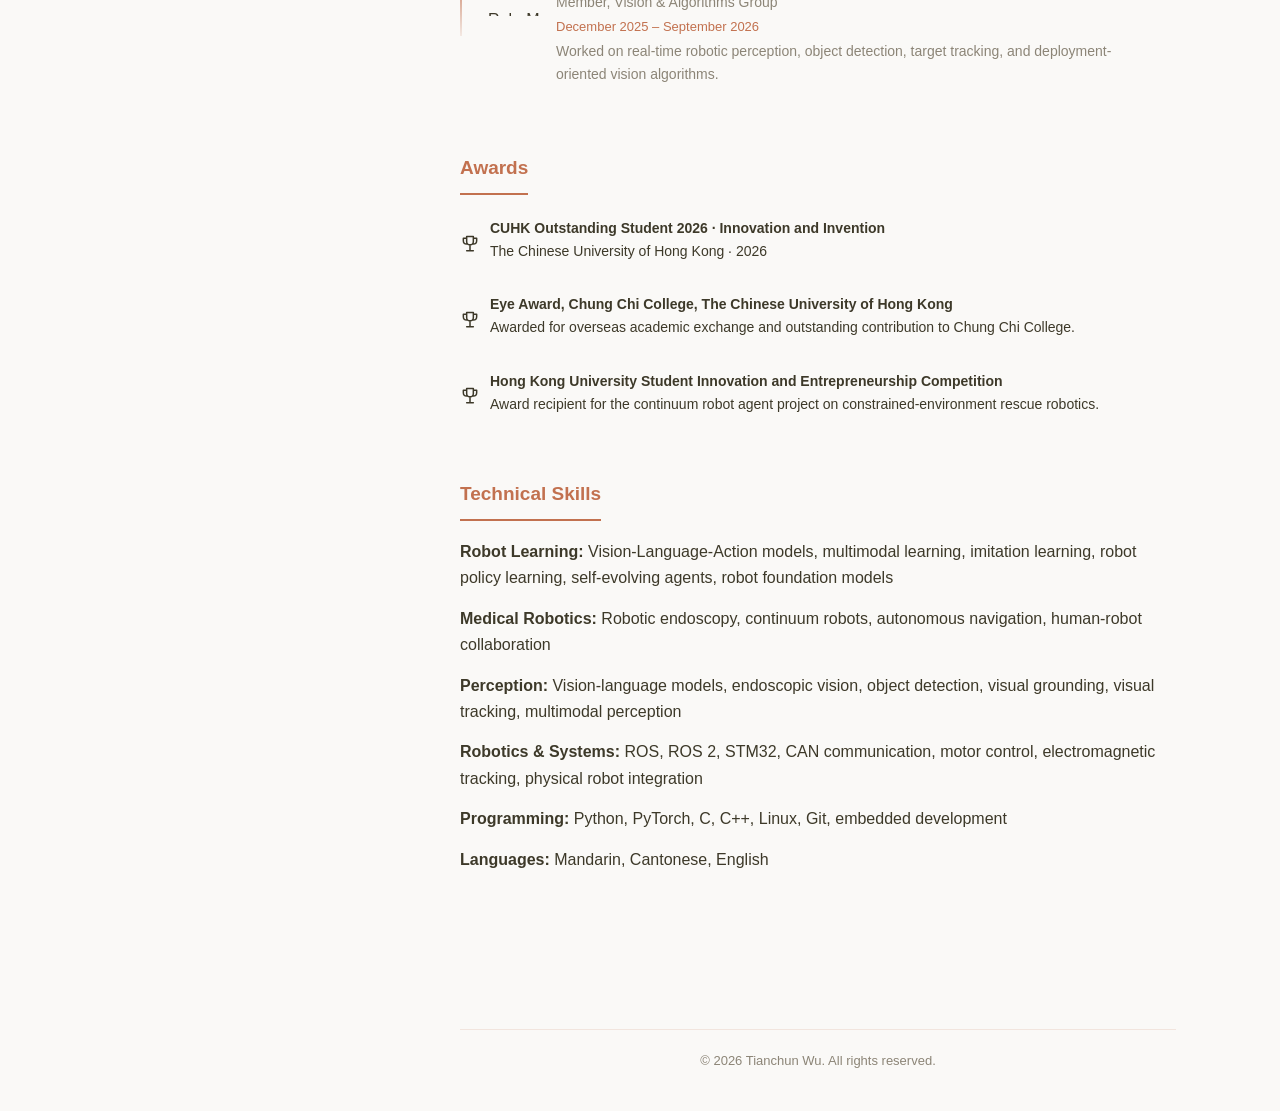
==== commit bac57217: "Add SLAI logo and clarify IMM Lab mentors bilingually" ====
--- a/index.html
+++ b/index.html
@@ -187,7 +187,7 @@
             endoscopy.
           </p>
 <p>
-            At the <a href="http://www.labren.org/mm/" target="_blank" rel="noopener noreferrer">Intelligent Medical Mechatronics (IMM Lab)</a>, I work on learning-based robotic systems that integrate
+            At the <a href="https://www.labren.org/mm/" target="_blank" rel="noopener noreferrer">Intelligent Medical Mechatronics (IMM Lab)</a>, I work on learning-based robotic systems that integrate
             multimodal perception, language reasoning, and physical control.
             I currently lead and contribute to research projects spanning
             autonomous endoscopic navigation, vision-language-action learning,
@@ -256,10 +256,11 @@
 <p class="exp-detail">
                   Research Student Helper
                 </p>
-<p class="exp-detail"><a href="http://www.labren.org/mm/" target="_blank" rel="noopener noreferrer">IMM Lab website ↗</a></p>
+<p class="exp-detail"><a href="https://www.labren.org/mm/" target="_blank" rel="noopener noreferrer">IMM Lab website ↗</a></p>
 <p class="exp-detail"><a href="https://ngchikit.github.io/renlab-endoscopic-projects/" target="_blank" rel="noopener noreferrer">REN Lab endoscopic projects ↗</a></p>
 <p class="exp-detail">
-<em>Supervisor:</em> Mr. Chi Kit Ng
+<em>PhD research mentor:</em> <a href="https://ngchikit.github.io/" target="_blank" rel="noopener noreferrer">Chi Kit Ng</a></p>
+<p class="exp-detail"><em>Supervising professor:</em> <a href="https://www.ee.cuhk.edu.hk/en-gb/people/academic-staff/professors/prof-ren-hongliang" target="_blank" rel="noopener noreferrer">Hongliang Ren</a>
                 </p>
 <p class="exp-period">
                   December 2025 – Present
@@ -292,7 +293,7 @@
           Professional Experience
         </h2>
 <div class="section-body">
-<div class="card timeline-item"><div class="experience-item"><div class="experience-content"><p class="exp-title"><strong>Shenzhen Loop Area Institute (SLAI)</strong></p><p class="exp-detail">Deep Sight Research Program Intern · Full time</p><p class="exp-period">November 30 – December 25, 2026 · Upcoming</p><p class="exp-detail">Shenzhen, China · Deep Sight Research Program.</p></div></div></div>
+<div class="card timeline-item"><div class="experience-item"><img alt="Shenzhen Loop Area Institute logo" class="institution-logo slai-logo" src="assets/img/slai-logo.png"/><div class="experience-content"><p class="exp-title"><strong>Shenzhen Loop Area Institute (SLAI)</strong></p><p class="exp-detail">Deep Sight Research Program Intern · Full time</p><p class="exp-period">November 30 – December 25, 2026 · Upcoming</p><p class="exp-detail">Shenzhen, China.</p></div></div></div>
 
 <div class="card timeline-item">
 <div class="experience-item">
--- a/assets/css/theme-evan.css
+++ b/assets/css/theme-evan.css
@@ -956,3 +956,6 @@
 body.theme-evan .image.avatar{width:200px;height:200px;overflow:hidden;border-radius:50%;margin:0 auto 20px}body.theme-evan .image.avatar img{display:block!important;width:100%!important;height:100%!important;object-fit:cover!important;border-radius:0!important}body.theme-evan .sidebar{position:sticky;top:60px;height:auto;overflow:visible;padding-top:36px;align-self:start}body.theme-evan .profile-card{padding-bottom:25px}@media(max-width:1080px){body.theme-evan .sidebar{position:static;width:100%;top:auto}}
 
 body.theme-evan .content{margin-left:0}body.theme-evan .sidebar{left:auto;flex:0 0 320px}@media(max-width:1080px){body.theme-evan .sidebar{flex-basis:100%}}
+
+body.theme-evan .institution-logo.slai-logo { width: 72px; height: 52px; object-fit: cover; object-position: left center; }
+@media (max-width: 640px) { body.theme-evan .institution-logo.slai-logo { width: 61px; height: 44px; } }
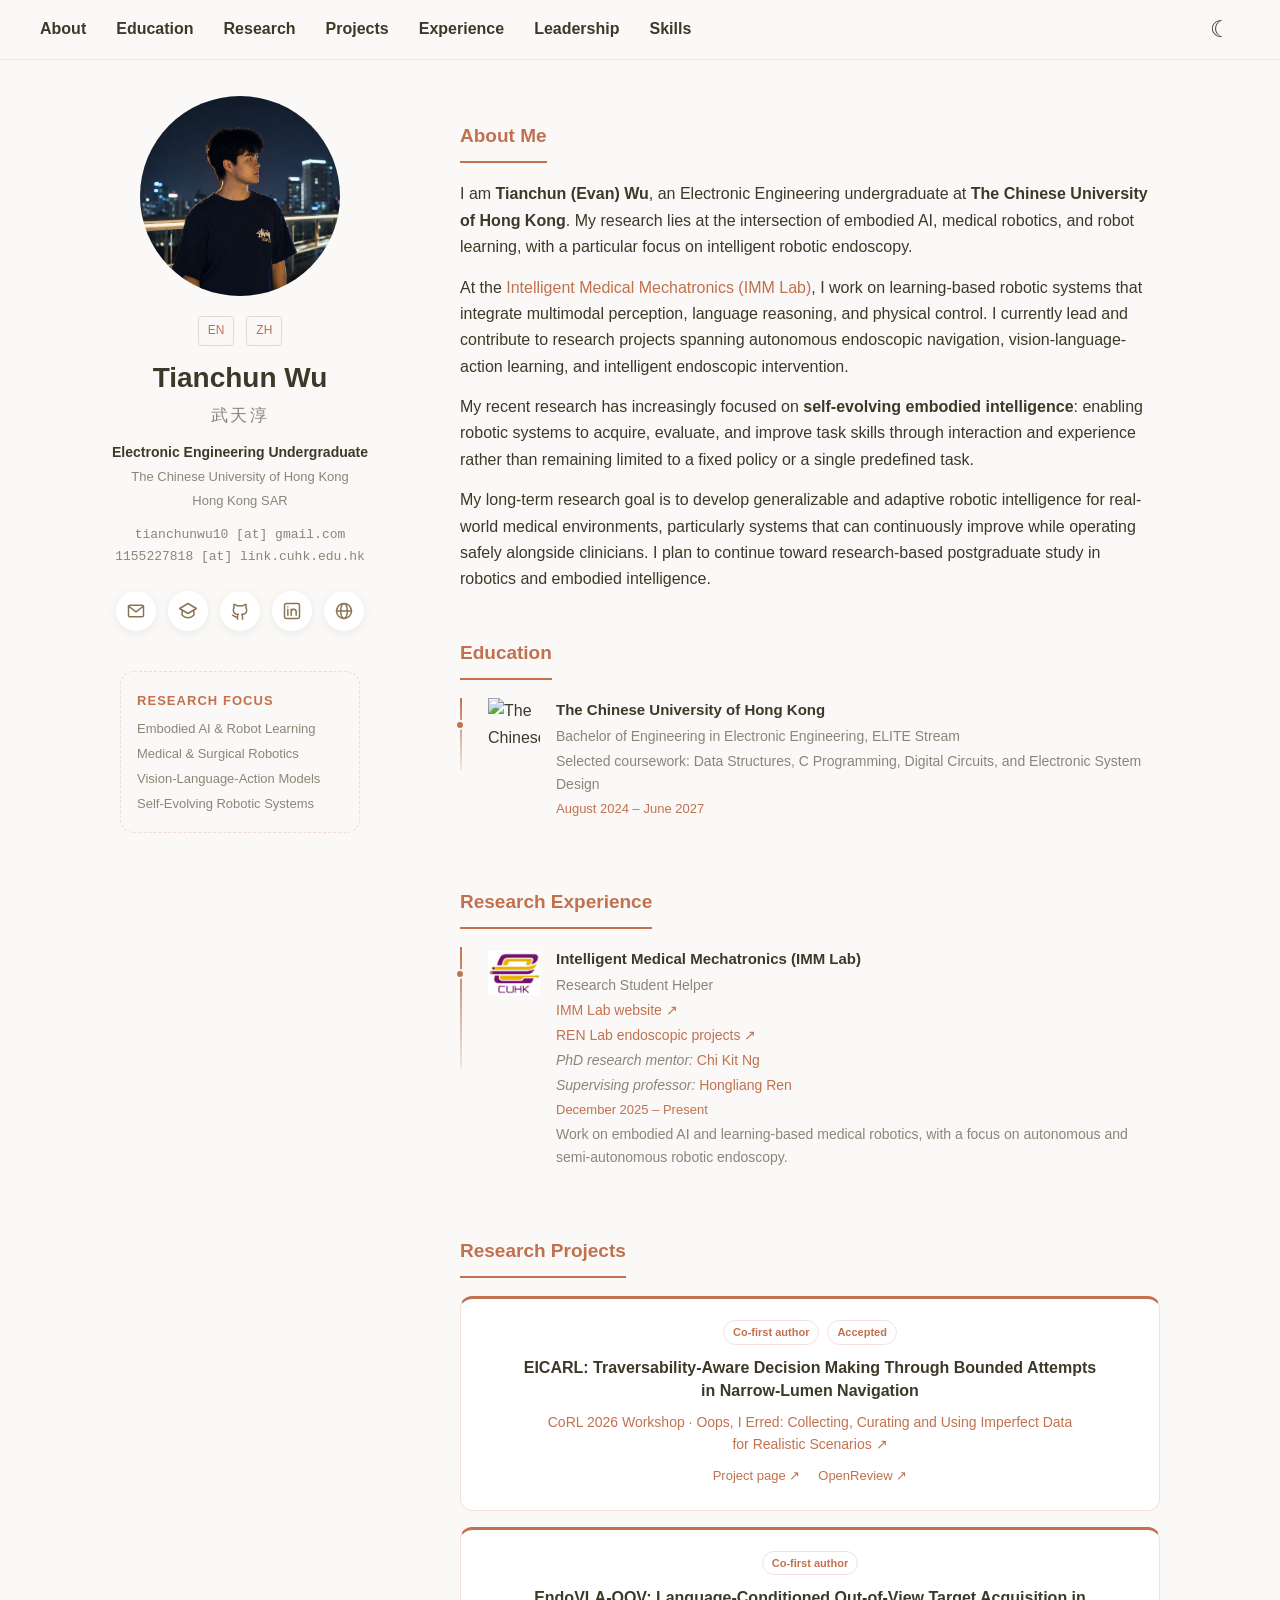
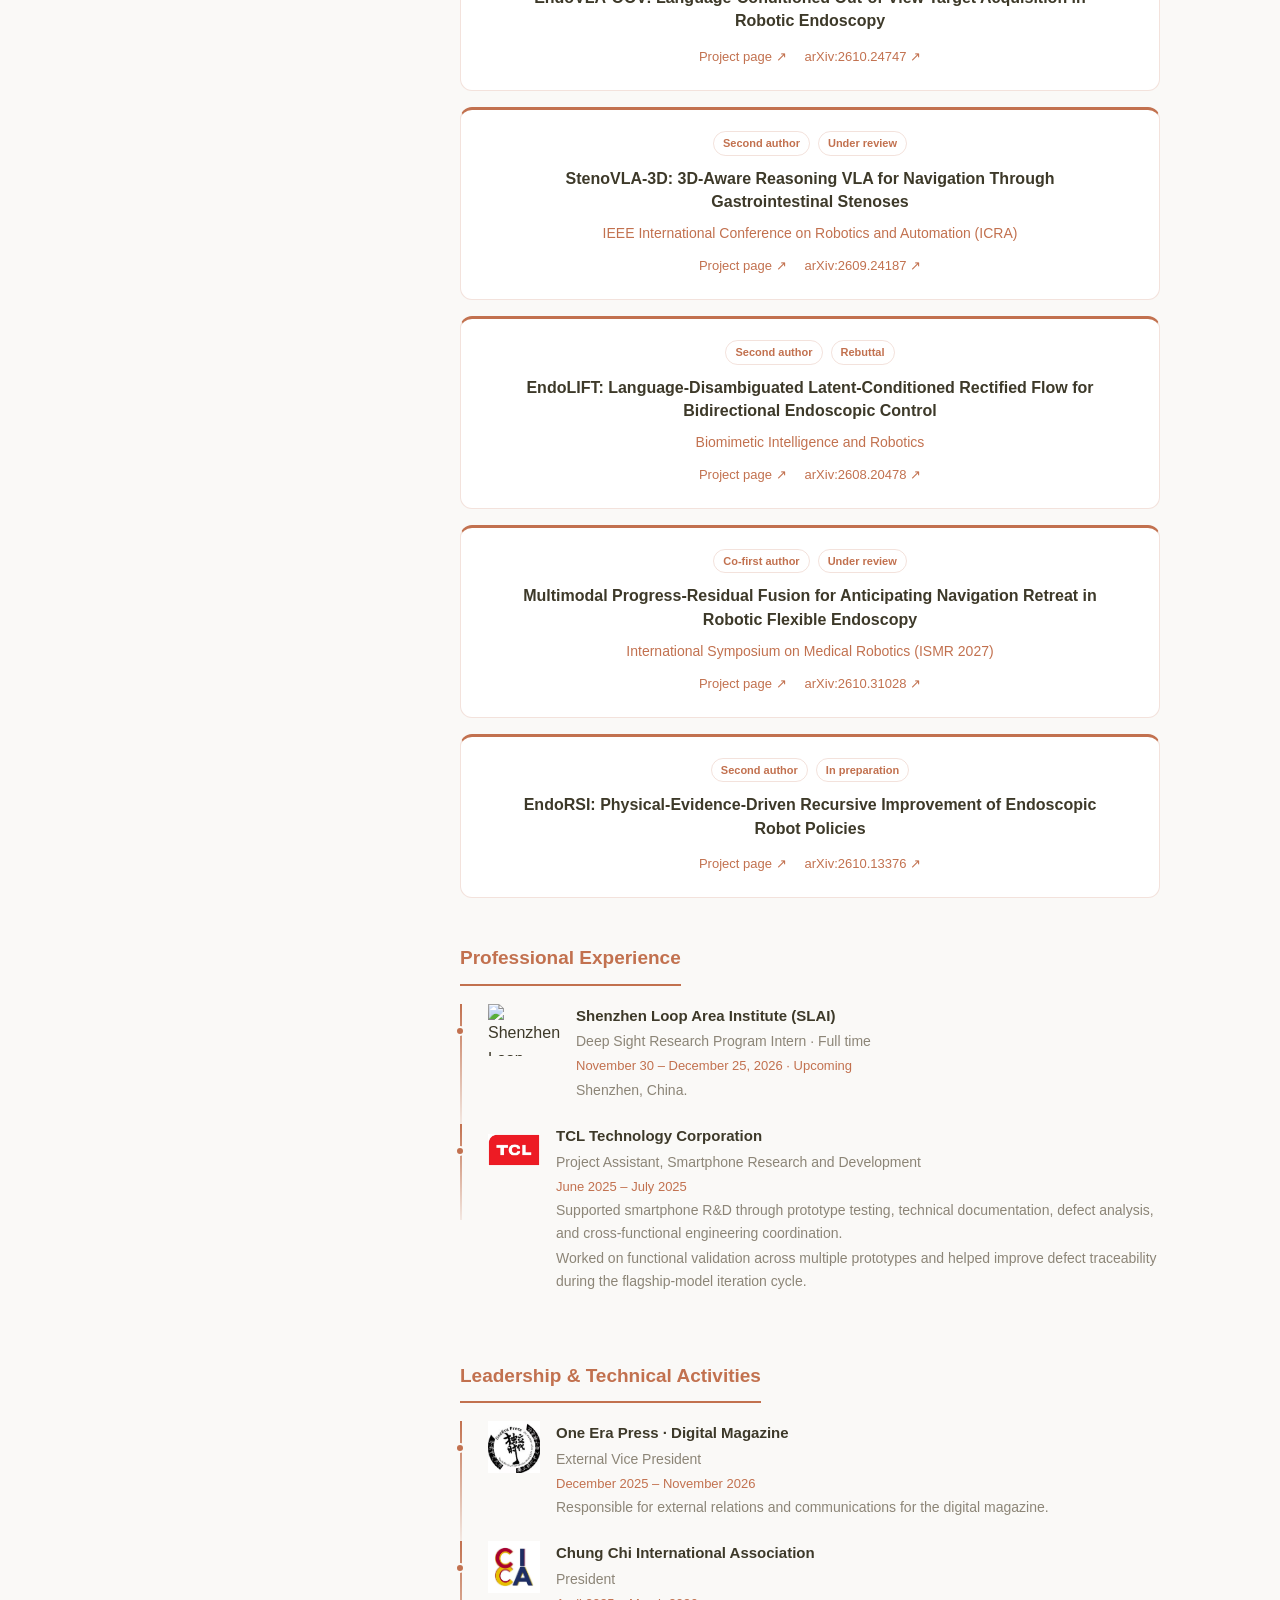
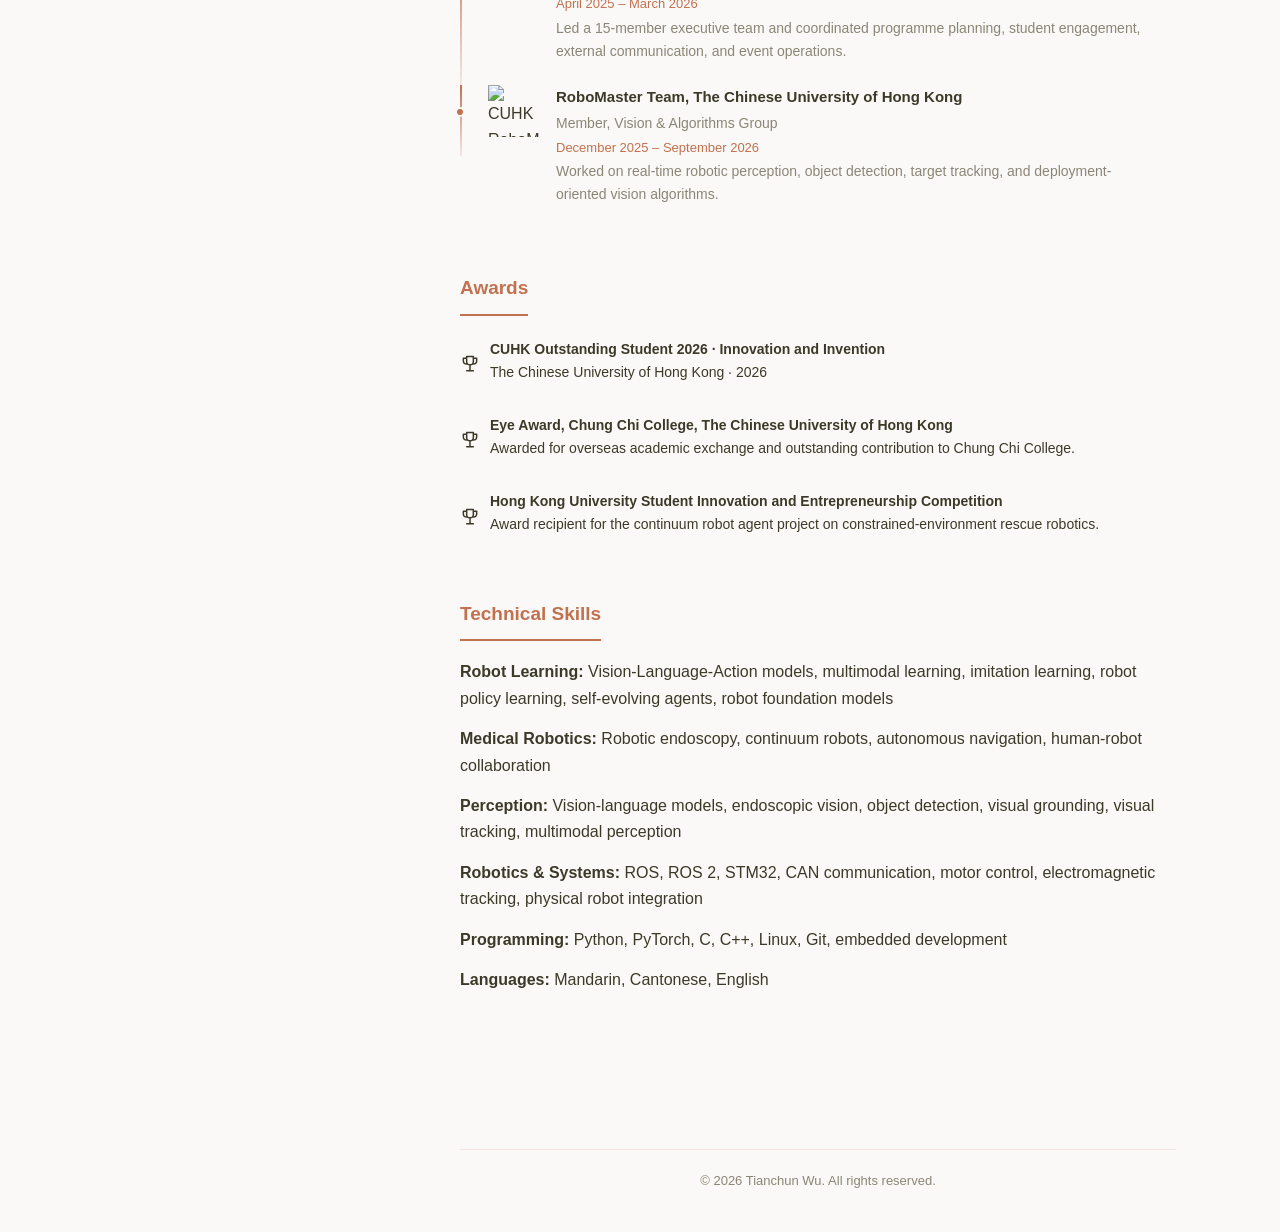
==== commit ac91897a: "Add One Era Press leadership role" ====
--- a/index.html
+++ b/index.html
@@ -330,6 +330,8 @@
           Leadership &amp; Technical Activities
         </h2>
 <div class="section-body">
+<div class="card timeline-item"><div class="experience-item"><img alt="One Era Press logo" class="institution-logo" src="assets/img/one-era-press.jpg"/><div class="experience-content"><p class="exp-title"><strong>One Era Press · Digital Magazine</strong></p><p class="exp-detail">External Vice President</p><p class="exp-period">December 2025 – November 2026</p><p class="exp-detail">Responsible for external relations and communications for the digital magazine.</p></div></div></div>
+
 <div class="card timeline-item">
 <div class="experience-item">
 <img alt="Chung Chi International Association" class="institution-logo" src="assets/img/CCIA.jpg"/>
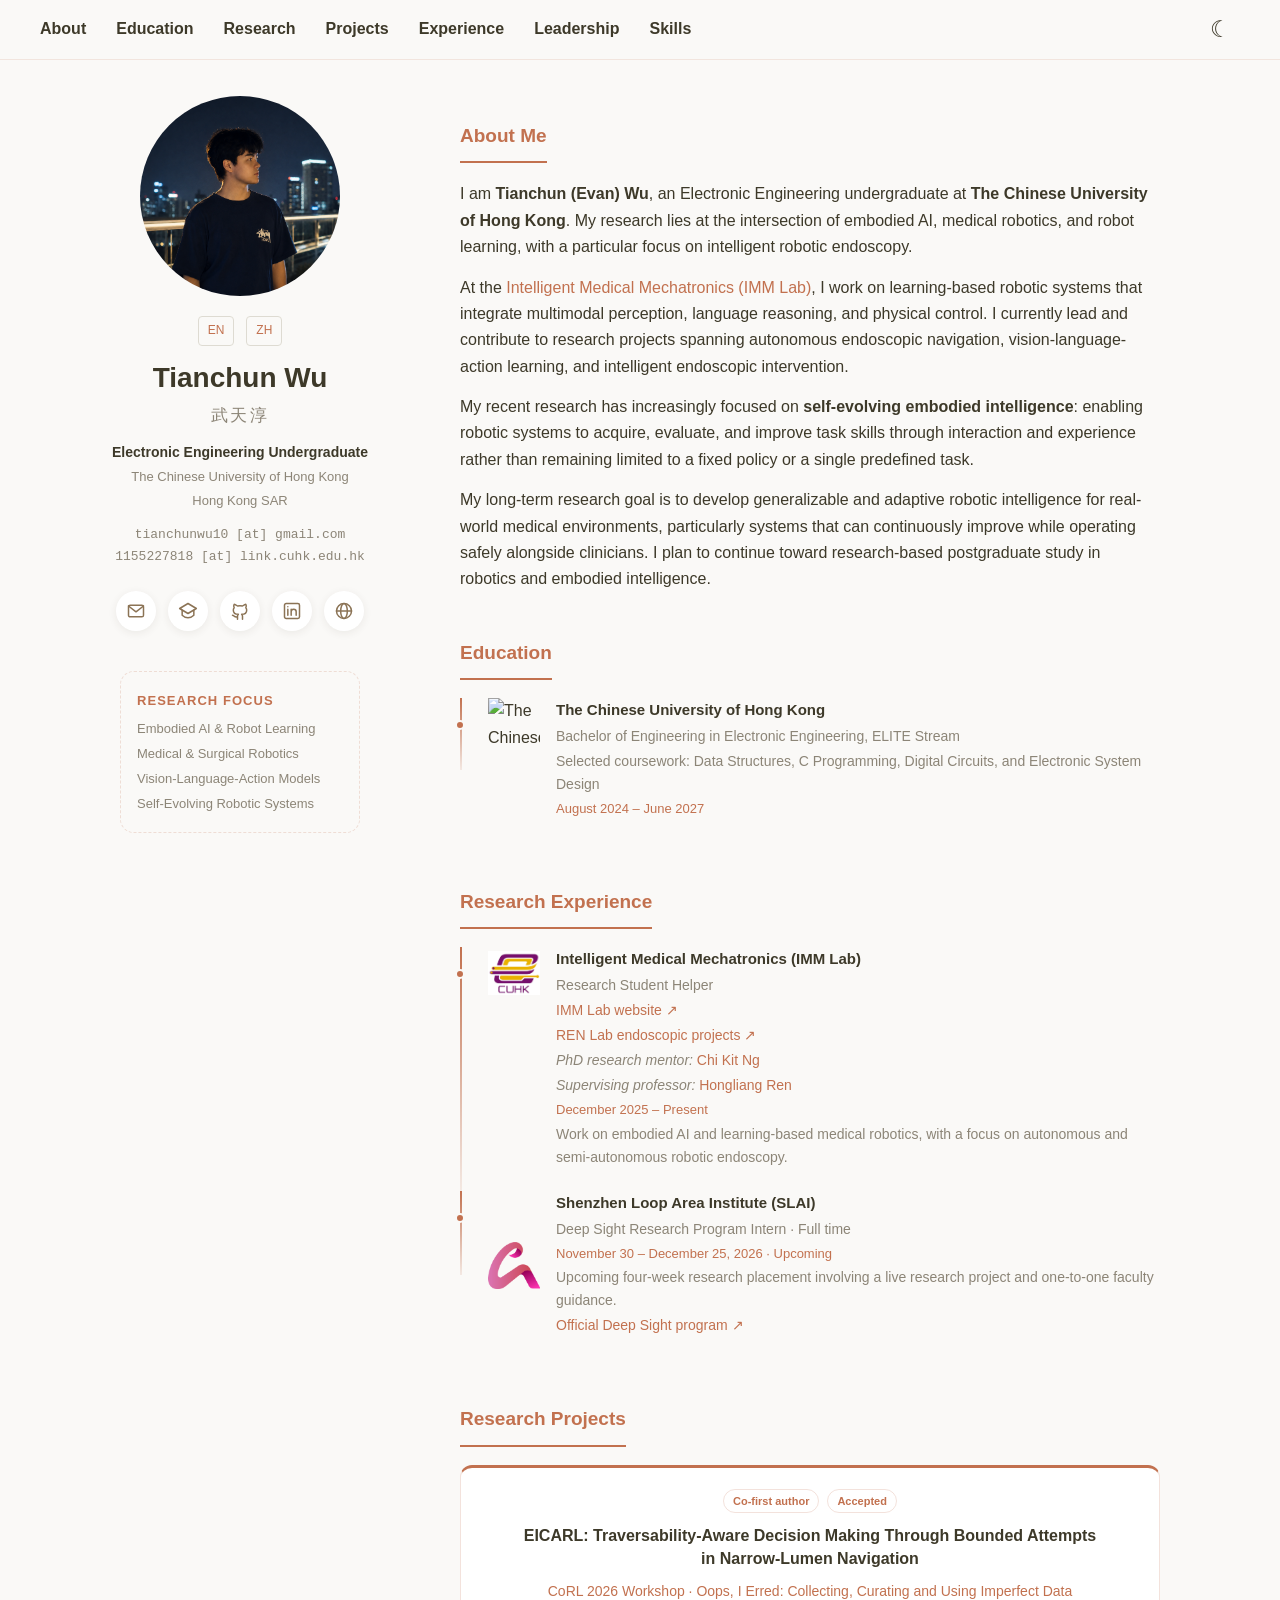
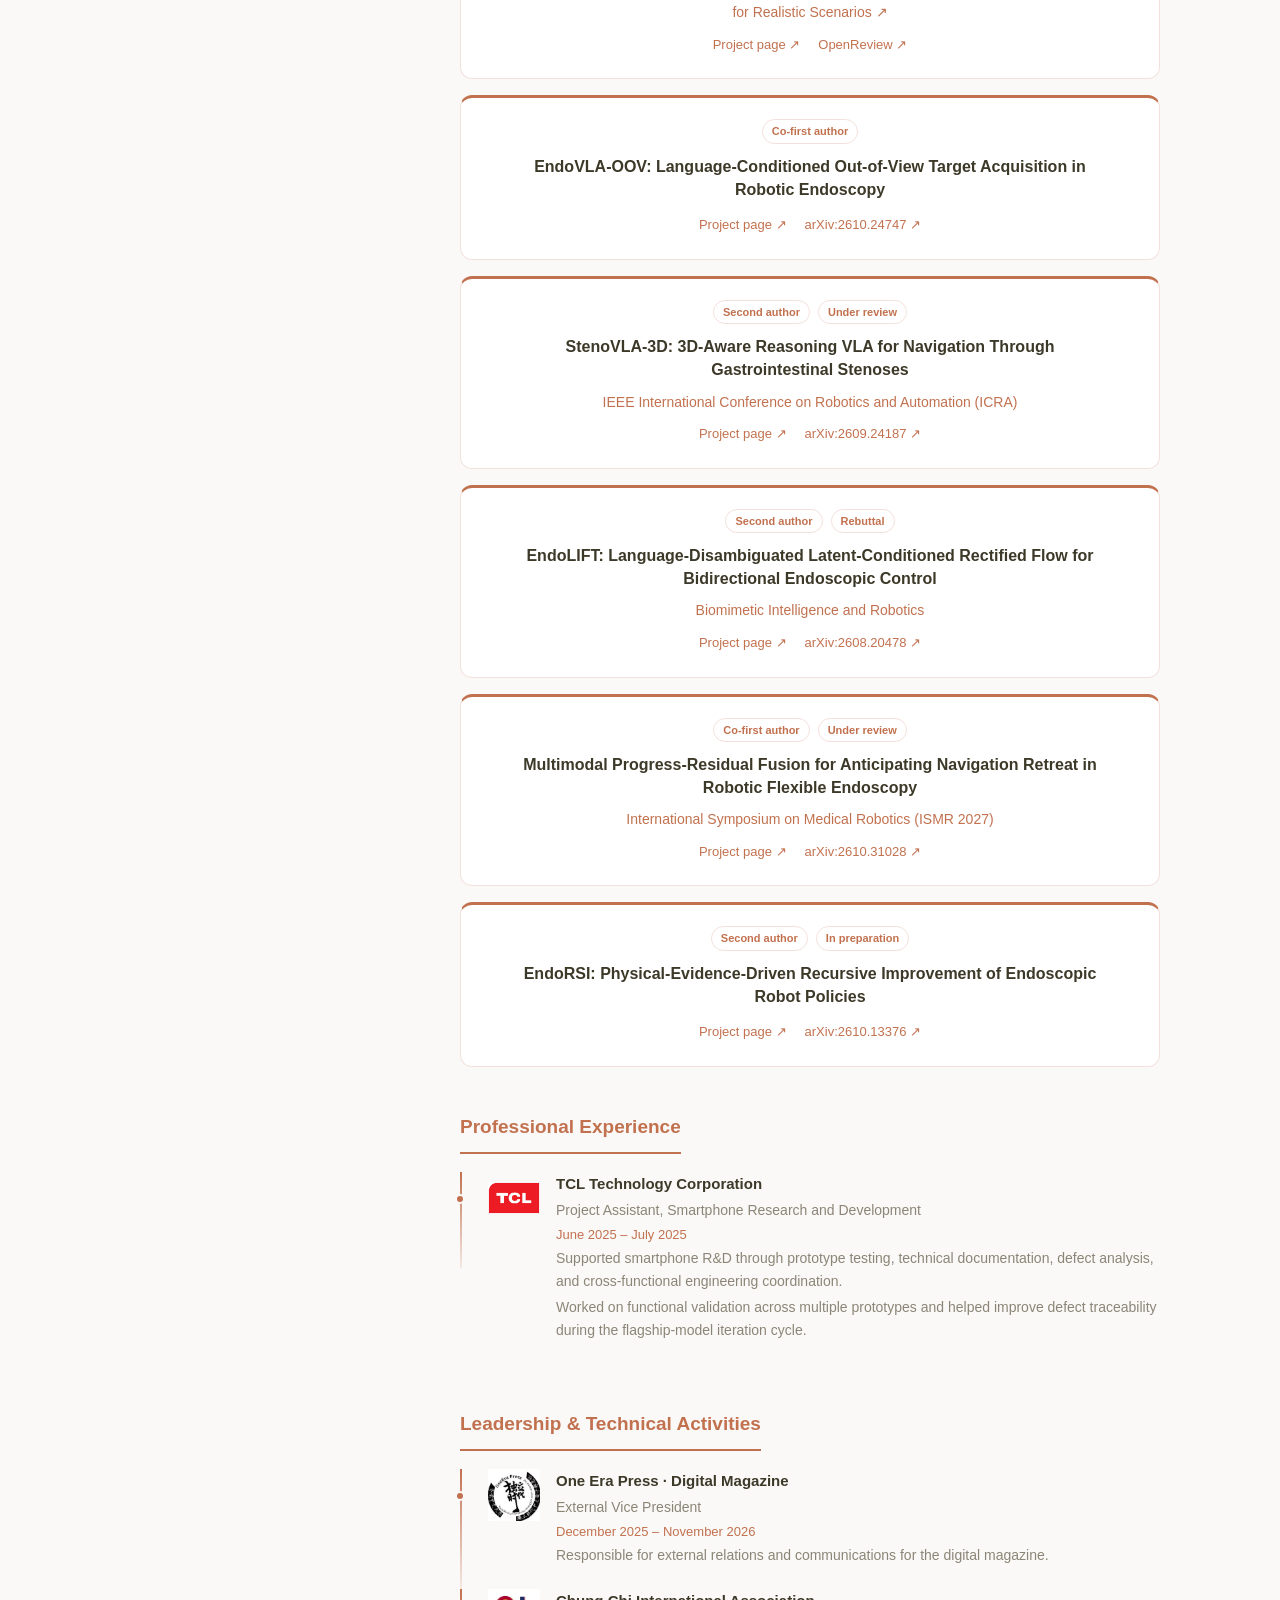
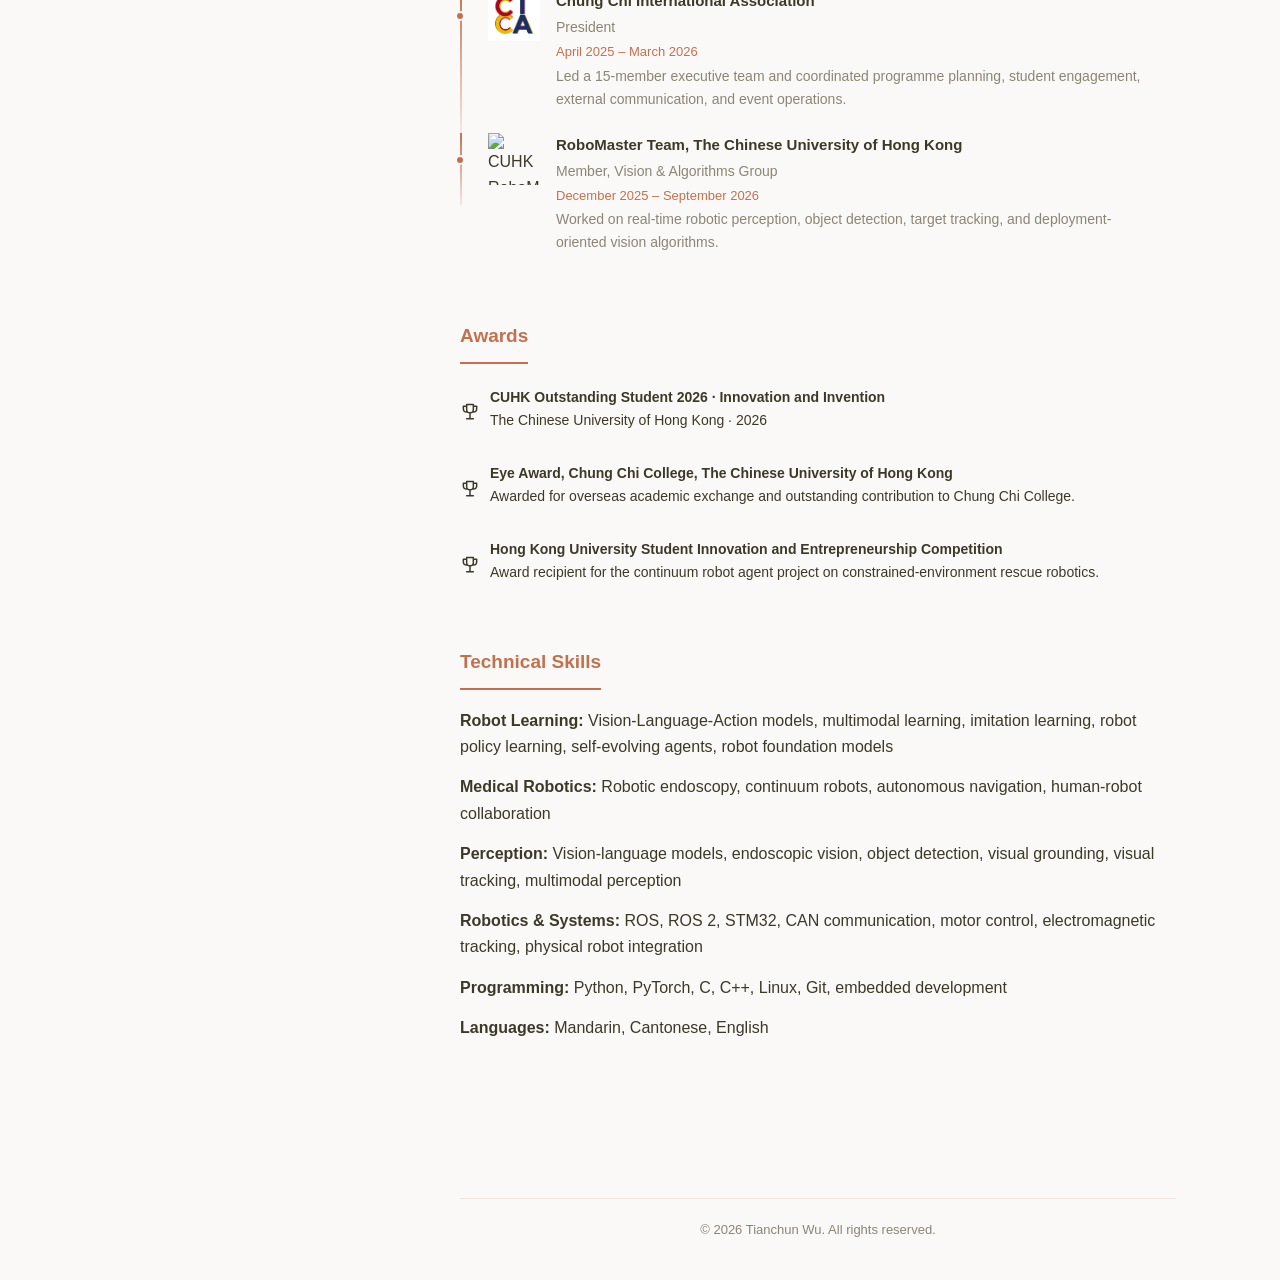
==== commit bf821853: "Classify Deep Sight as research and align SLAI mark" ====
--- a/index.html
+++ b/index.html
@@ -273,6 +273,7 @@
 </div>
 </div>
 </div>
+<div class="card timeline-item slai-experience"><div class="experience-item"><img alt="Shenzhen Loop Area Institute logo" class="institution-logo" src="assets/img/slai-mark.png"/><div class="experience-content"><p class="exp-title"><strong>Shenzhen Loop Area Institute (SLAI)</strong></p><p class="exp-detail">Deep Sight Research Program Intern · Full time</p><p class="exp-period">November 30 – December 25, 2026 · Upcoming</p><p class="exp-detail">Upcoming four-week research placement involving a live research project and one-to-one faculty guidance.</p><p class="exp-detail"><a href="https://www.slai.edu.cn/zh-hans/article/667" target="_blank" rel="noopener noreferrer">Official Deep Sight program ↗</a></p></div></div></div>
 </div>
 </section>
 <section class="section" id="projects">
@@ -293,7 +294,6 @@
           Professional Experience
         </h2>
 <div class="section-body">
-<div class="card timeline-item"><div class="experience-item"><img alt="Shenzhen Loop Area Institute logo" class="institution-logo slai-logo" src="assets/img/slai-logo.png"/><div class="experience-content"><p class="exp-title"><strong>Shenzhen Loop Area Institute (SLAI)</strong></p><p class="exp-detail">Deep Sight Research Program Intern · Full time</p><p class="exp-period">November 30 – December 25, 2026 · Upcoming</p><p class="exp-detail">Shenzhen, China.</p></div></div></div>
 
 <div class="card timeline-item">
 <div class="experience-item">
--- a/assets/css/theme-evan.css
+++ b/assets/css/theme-evan.css
@@ -957,5 +957,4 @@
 
 body.theme-evan .content{margin-left:0}body.theme-evan .sidebar{left:auto;flex:0 0 320px}@media(max-width:1080px){body.theme-evan .sidebar{flex-basis:100%}}
 
-body.theme-evan .institution-logo.slai-logo { width: 72px; height: 52px; object-fit: cover; object-position: left center; }
-@media (max-width: 640px) { body.theme-evan .institution-logo.slai-logo { width: 61px; height: 44px; } }
+body.theme-evan .slai-experience .experience-item { align-items: center; }
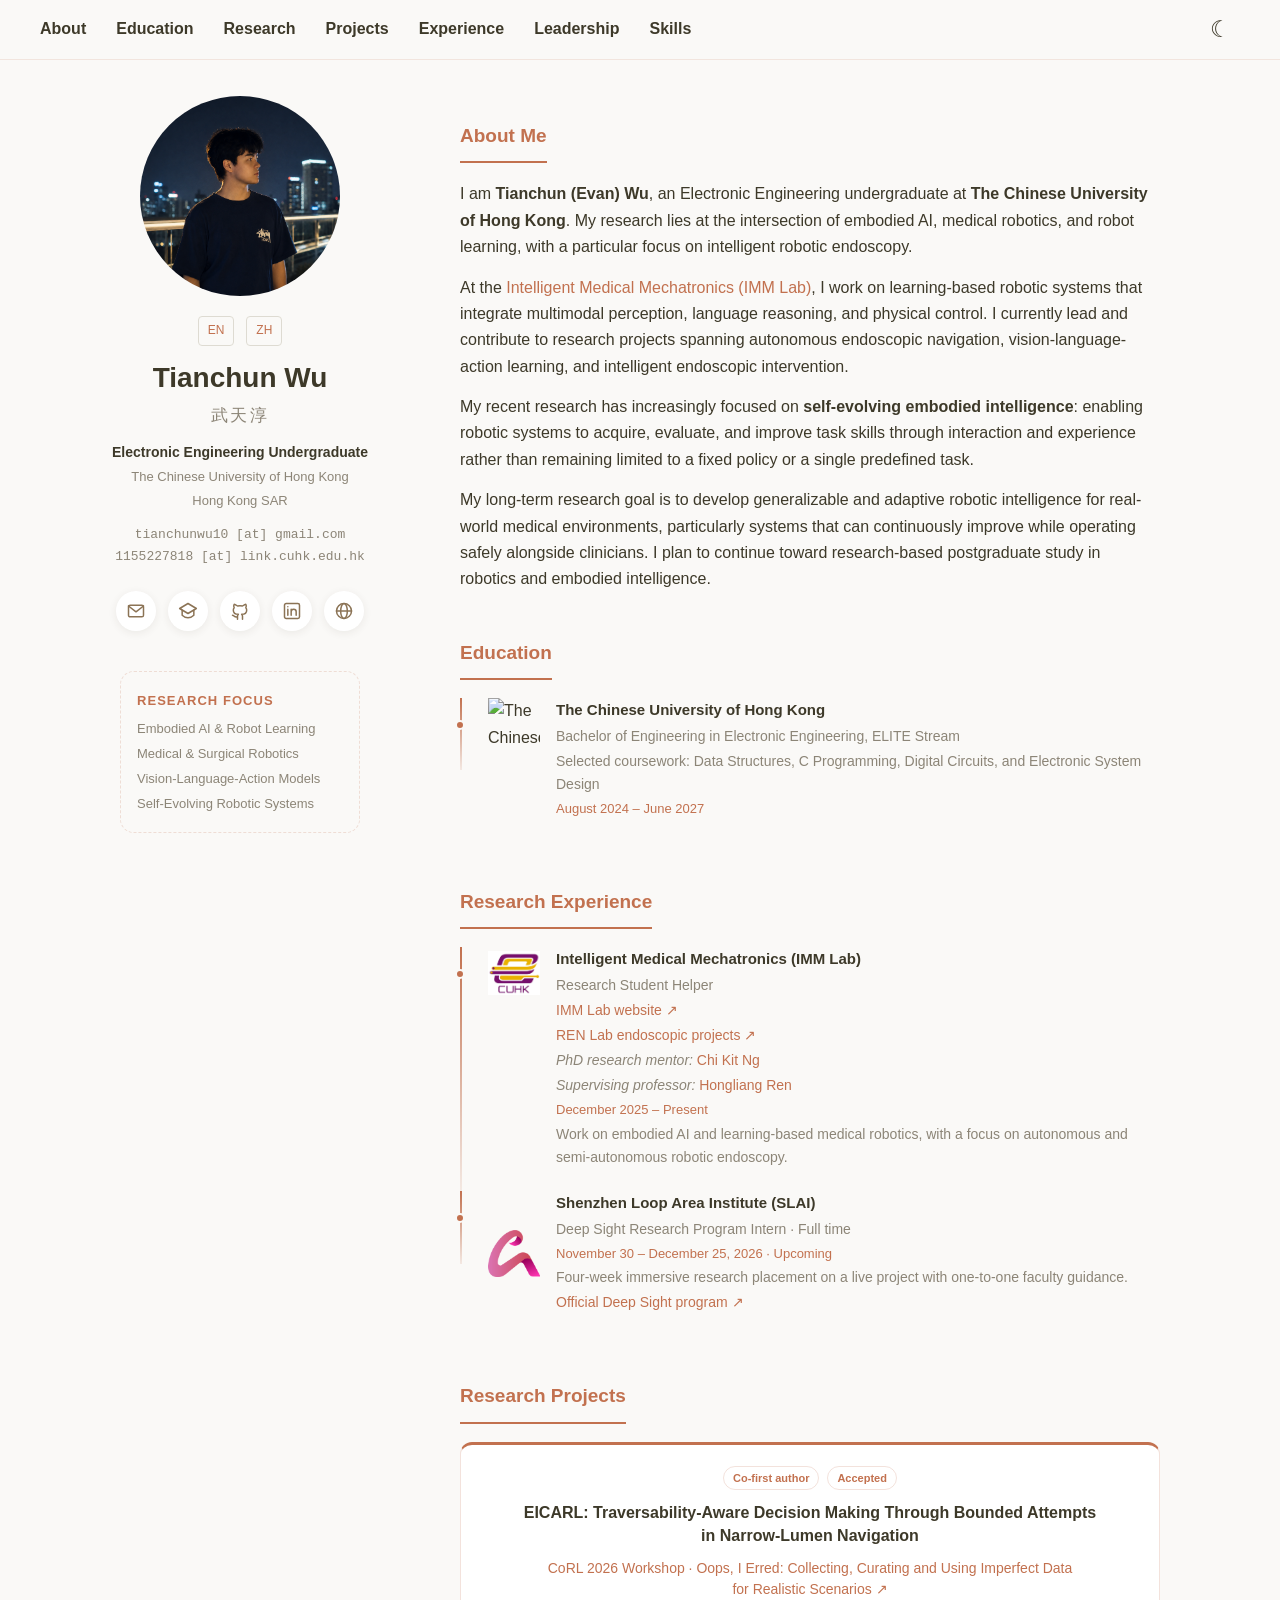
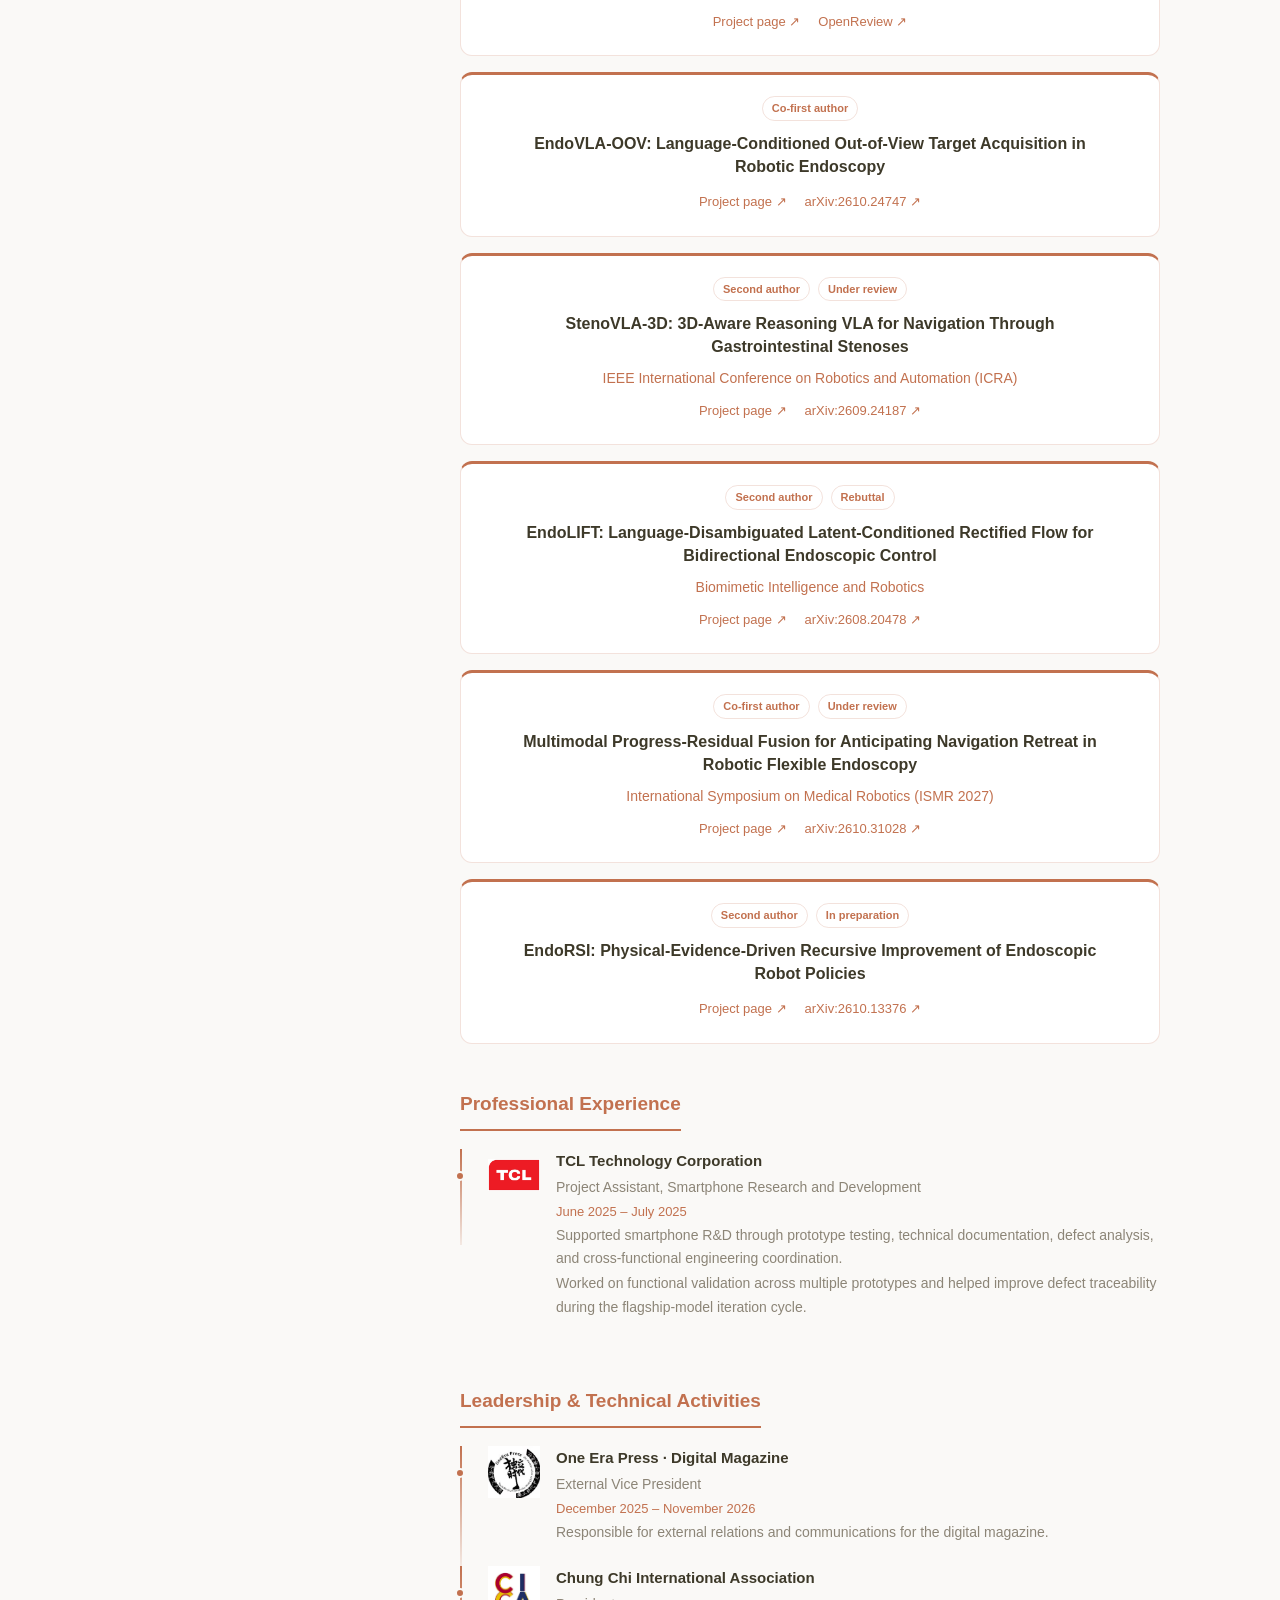
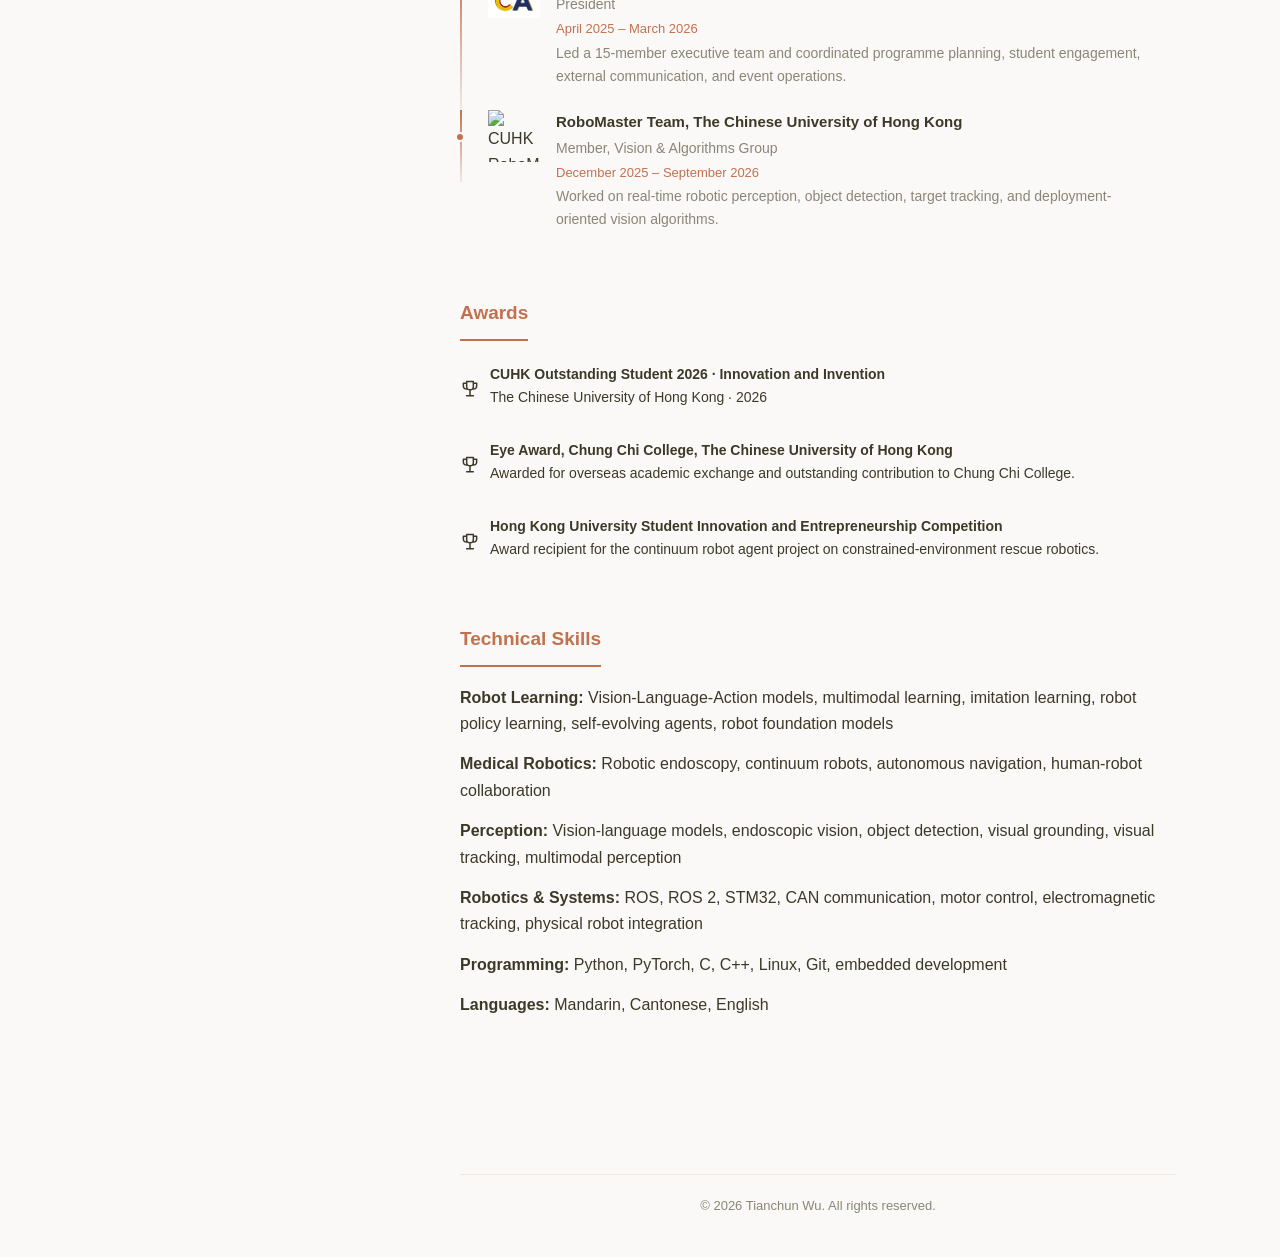
==== commit 73872a6c: "Tighten Deep Sight research description" ====
--- a/index.html
+++ b/index.html
@@ -273,7 +273,7 @@
 </div>
 </div>
 </div>
-<div class="card timeline-item slai-experience"><div class="experience-item"><img alt="Shenzhen Loop Area Institute logo" class="institution-logo" src="assets/img/slai-mark.png"/><div class="experience-content"><p class="exp-title"><strong>Shenzhen Loop Area Institute (SLAI)</strong></p><p class="exp-detail">Deep Sight Research Program Intern · Full time</p><p class="exp-period">November 30 – December 25, 2026 · Upcoming</p><p class="exp-detail">Upcoming four-week research placement involving a live research project and one-to-one faculty guidance.</p><p class="exp-detail"><a href="https://www.slai.edu.cn/zh-hans/article/667" target="_blank" rel="noopener noreferrer">Official Deep Sight program ↗</a></p></div></div></div>
+<div class="card timeline-item slai-experience"><div class="experience-item"><img alt="Shenzhen Loop Area Institute logo" class="institution-logo" src="assets/img/slai-mark.png"/><div class="experience-content"><p class="exp-title"><strong>Shenzhen Loop Area Institute (SLAI)</strong></p><p class="exp-detail">Deep Sight Research Program Intern · Full time</p><p class="exp-period">November 30 – December 25, 2026 · Upcoming</p><p class="exp-detail">Four-week immersive research placement on a live project with one-to-one faculty guidance.</p><p class="exp-detail"><a href="https://www.slai.edu.cn/zh-hans/article/667" target="_blank" rel="noopener noreferrer">Official Deep Sight program ↗</a></p></div></div></div>
 </div>
 </section>
 <section class="section" id="projects">
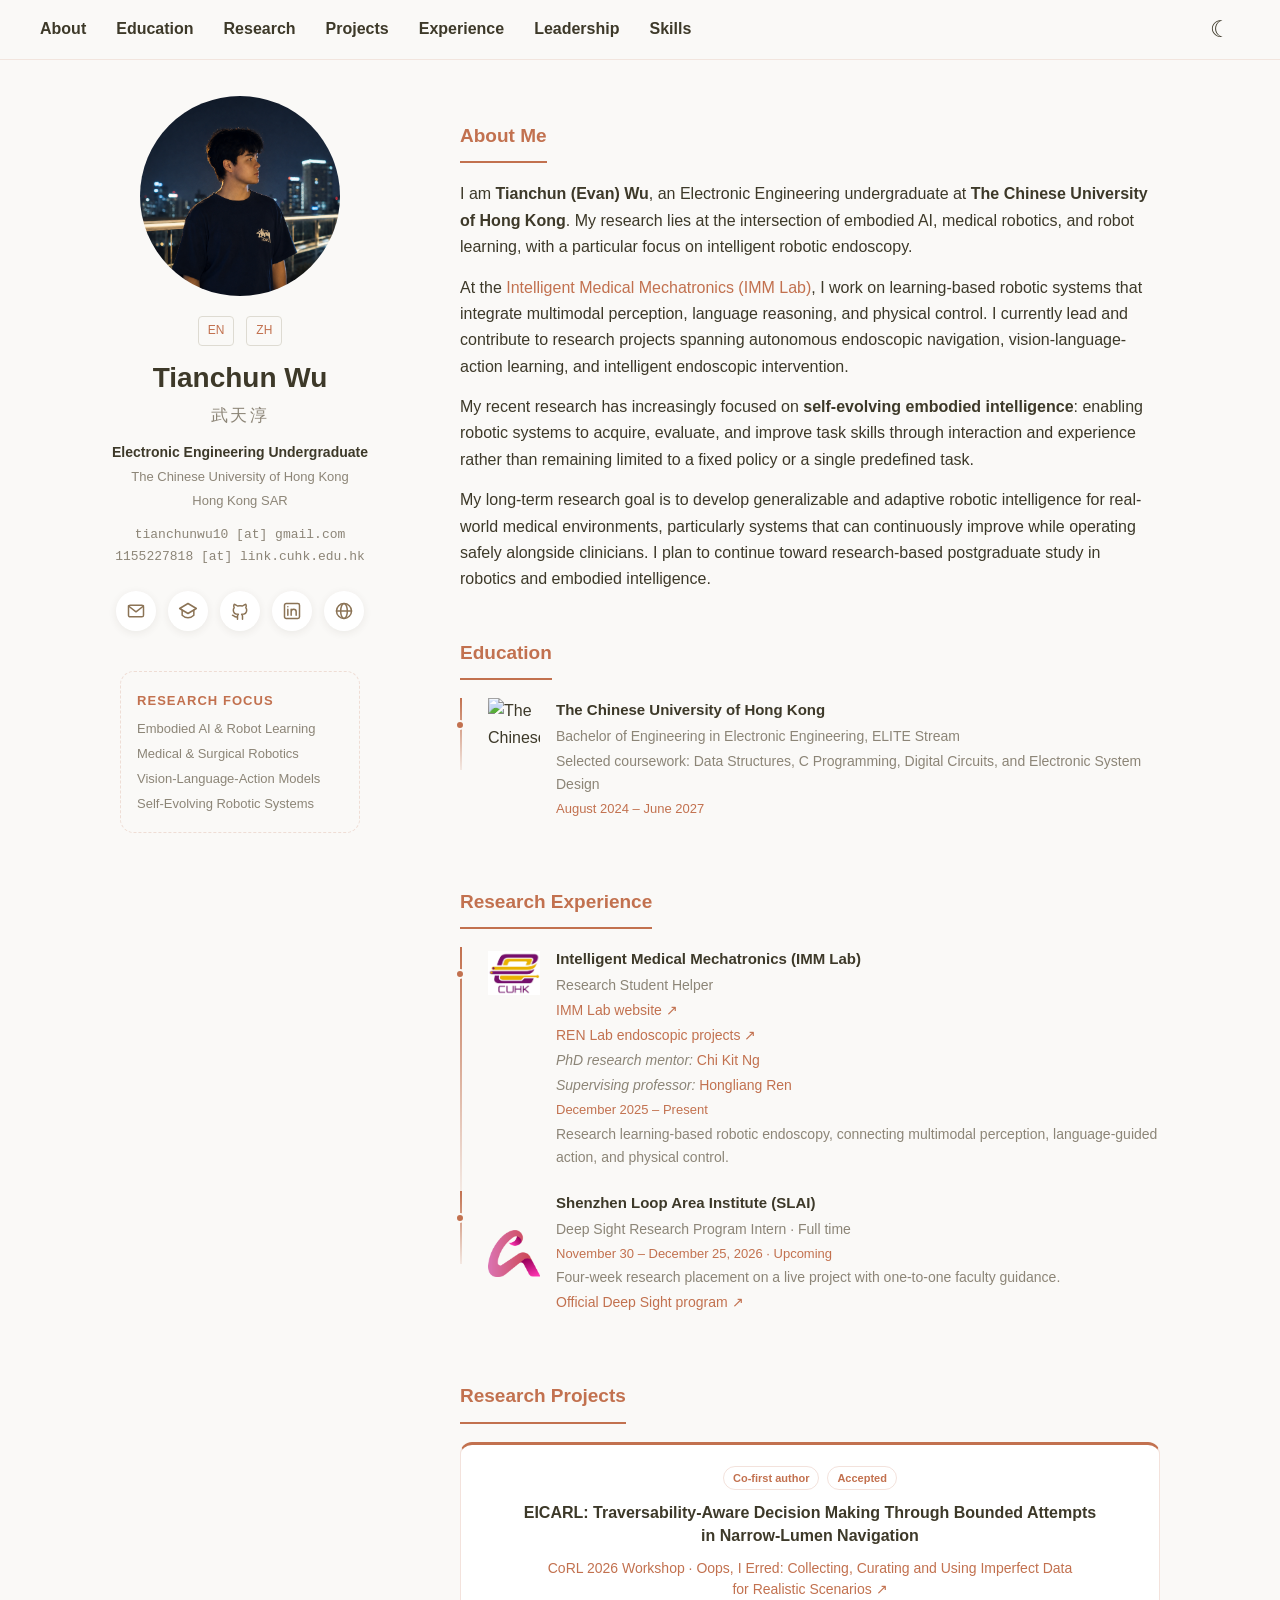
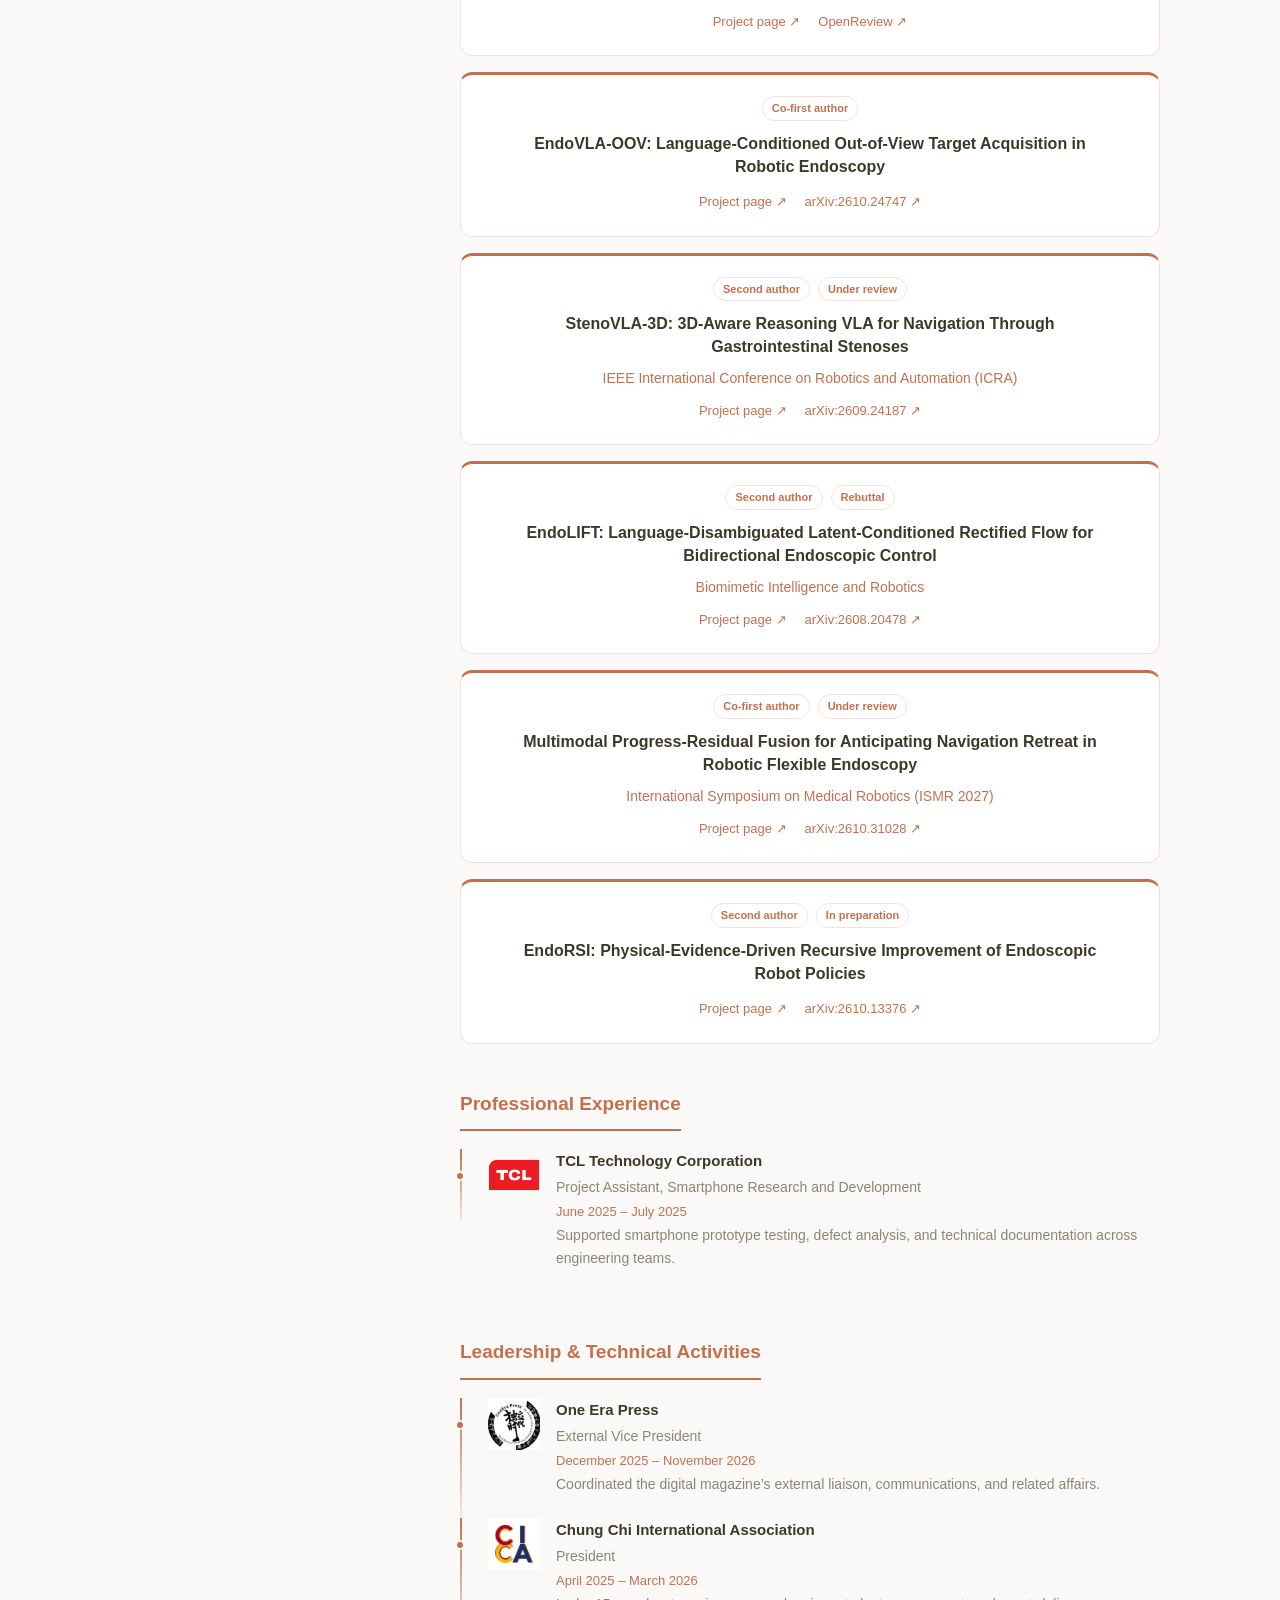
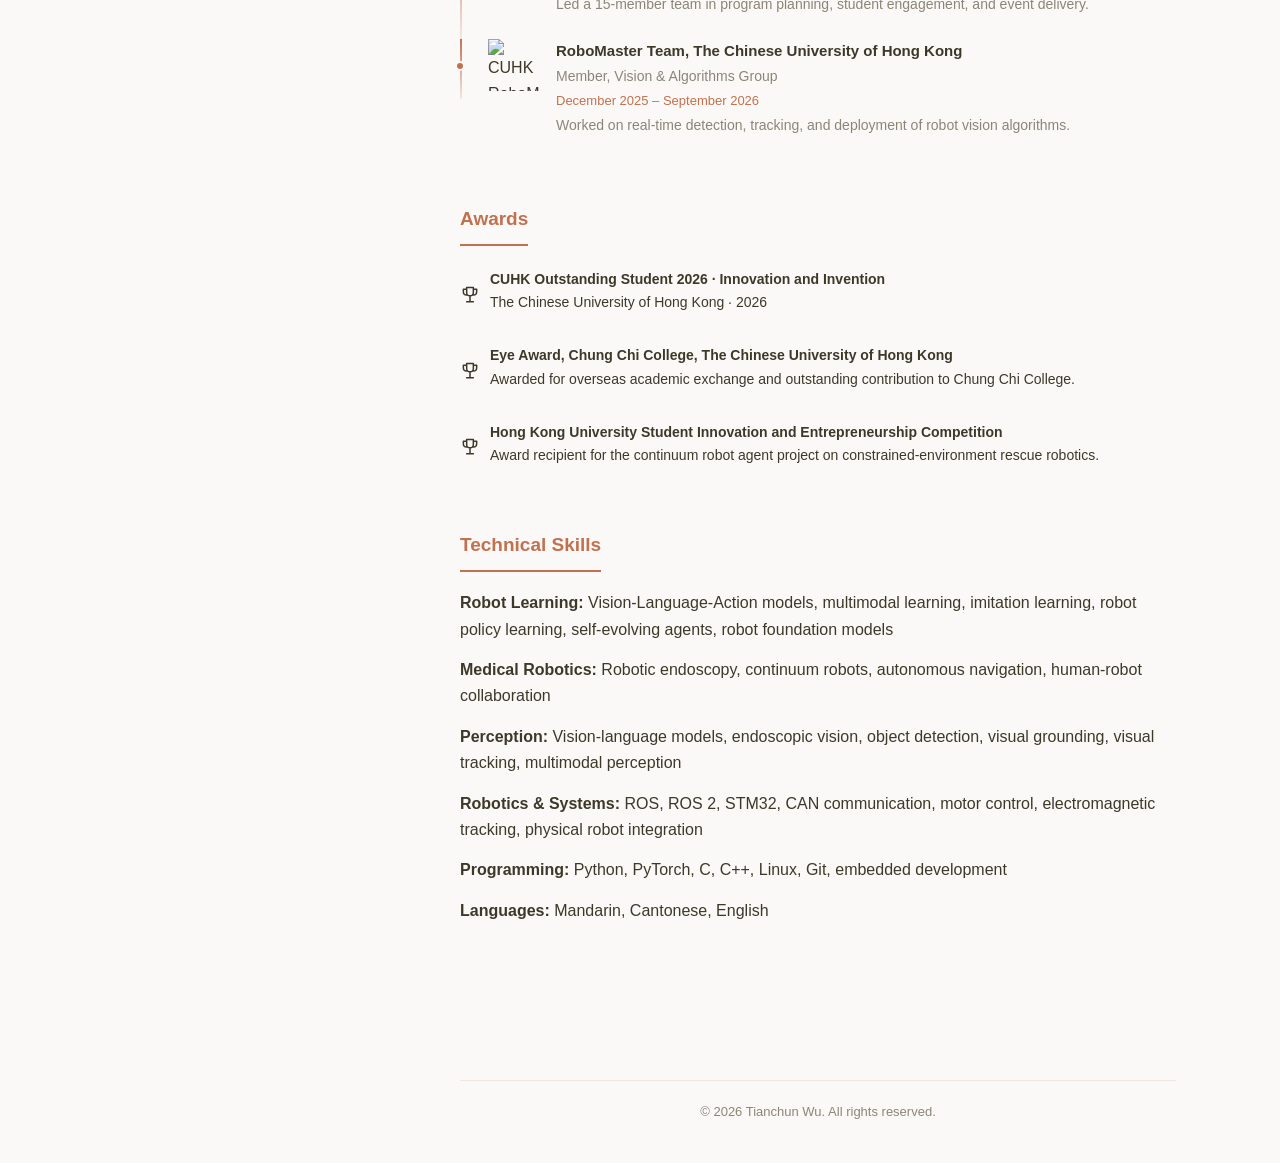
==== commit 203da6d6: "Tighten bilingual experience copy and simplify Chinese labels" ====
--- a/index.html
+++ b/index.html
@@ -266,14 +266,12 @@
                   December 2025 – Present
                 </p>
 <p class="exp-detail">
-                  Work on embodied AI and learning-based medical robotics,
-                  with a focus on autonomous and semi-autonomous robotic
-                  endoscopy.
-                </p>
-</div>
-</div>
-</div>
-<div class="card timeline-item slai-experience"><div class="experience-item"><img alt="Shenzhen Loop Area Institute logo" class="institution-logo" src="assets/img/slai-mark.png"/><div class="experience-content"><p class="exp-title"><strong>Shenzhen Loop Area Institute (SLAI)</strong></p><p class="exp-detail">Deep Sight Research Program Intern · Full time</p><p class="exp-period">November 30 – December 25, 2026 · Upcoming</p><p class="exp-detail">Four-week immersive research placement on a live project with one-to-one faculty guidance.</p><p class="exp-detail"><a href="https://www.slai.edu.cn/zh-hans/article/667" target="_blank" rel="noopener noreferrer">Official Deep Sight program ↗</a></p></div></div></div>
+                  Research learning-based robotic endoscopy, connecting multimodal perception, language-guided action, and physical control.
+                </p>
+</div>
+</div>
+</div>
+<div class="card timeline-item slai-experience"><div class="experience-item"><img alt="Shenzhen Loop Area Institute logo" class="institution-logo" src="assets/img/slai-mark.png"/><div class="experience-content"><p class="exp-title"><strong>Shenzhen Loop Area Institute (SLAI)</strong></p><p class="exp-detail">Deep Sight Research Program Intern · Full time</p><p class="exp-period">November 30 – December 25, 2026 · Upcoming</p><p class="exp-detail">Four-week research placement on a live project with one-to-one faculty guidance.</p><p class="exp-detail"><a href="https://www.slai.edu.cn/zh-hans/article/667" target="_blank" rel="noopener noreferrer">Official Deep Sight program ↗</a></p></div></div></div>
 </div>
 </section>
 <section class="section" id="projects">
@@ -311,15 +309,9 @@
                   June 2025 – July 2025
                 </p>
 <p class="exp-detail">
-                  Supported smartphone R&amp;D through prototype testing,
-                  technical documentation, defect analysis,
-                  and cross-functional engineering coordination.
-                </p>
-<p class="exp-detail">
-                  Worked on functional validation across multiple prototypes
-                  and helped improve defect traceability during the
-                  flagship-model iteration cycle.
-                </p>
+                  Supported smartphone prototype testing, defect analysis, and technical documentation across engineering teams.
+                </p>
+
 </div>
 </div>
 </div>
@@ -330,7 +322,7 @@
           Leadership &amp; Technical Activities
         </h2>
 <div class="section-body">
-<div class="card timeline-item"><div class="experience-item"><img alt="One Era Press logo" class="institution-logo" src="assets/img/one-era-press.jpg"/><div class="experience-content"><p class="exp-title"><strong>One Era Press · Digital Magazine</strong></p><p class="exp-detail">External Vice President</p><p class="exp-period">December 2025 – November 2026</p><p class="exp-detail">Responsible for external relations and communications for the digital magazine.</p></div></div></div>
+<div class="card timeline-item"><div class="experience-item"><img alt="One Era Press logo" class="institution-logo" src="assets/img/one-era-press.jpg"/><div class="experience-content"><p class="exp-title"><strong>One Era Press</strong></p><p class="exp-detail">External Vice President</p><p class="exp-period">December 2025 – November 2026</p><p class="exp-detail">Coordinated the digital magazine’s external liaison, communications, and related affairs.</p></div></div></div>
 
 <div class="card timeline-item">
 <div class="experience-item">
@@ -348,9 +340,7 @@
                   April 2025 – March 2026
                 </p>
 <p class="exp-detail">
-                  Led a 15-member executive team and coordinated programme
-                  planning, student engagement, external communication,
-                  and event operations.
+                  Led a 15-member team in program planning, student engagement, and event delivery.
                 </p>
 </div>
 </div>
@@ -371,8 +361,7 @@
                   December 2025 – September 2026
                 </p>
 <p class="exp-detail">
-                  Worked on real-time robotic perception, object detection,
-                  target tracking, and deployment-oriented vision algorithms.
+                  Worked on real-time detection, tracking, and deployment of robot vision algorithms.
                 </p>
 </div>
 </div>
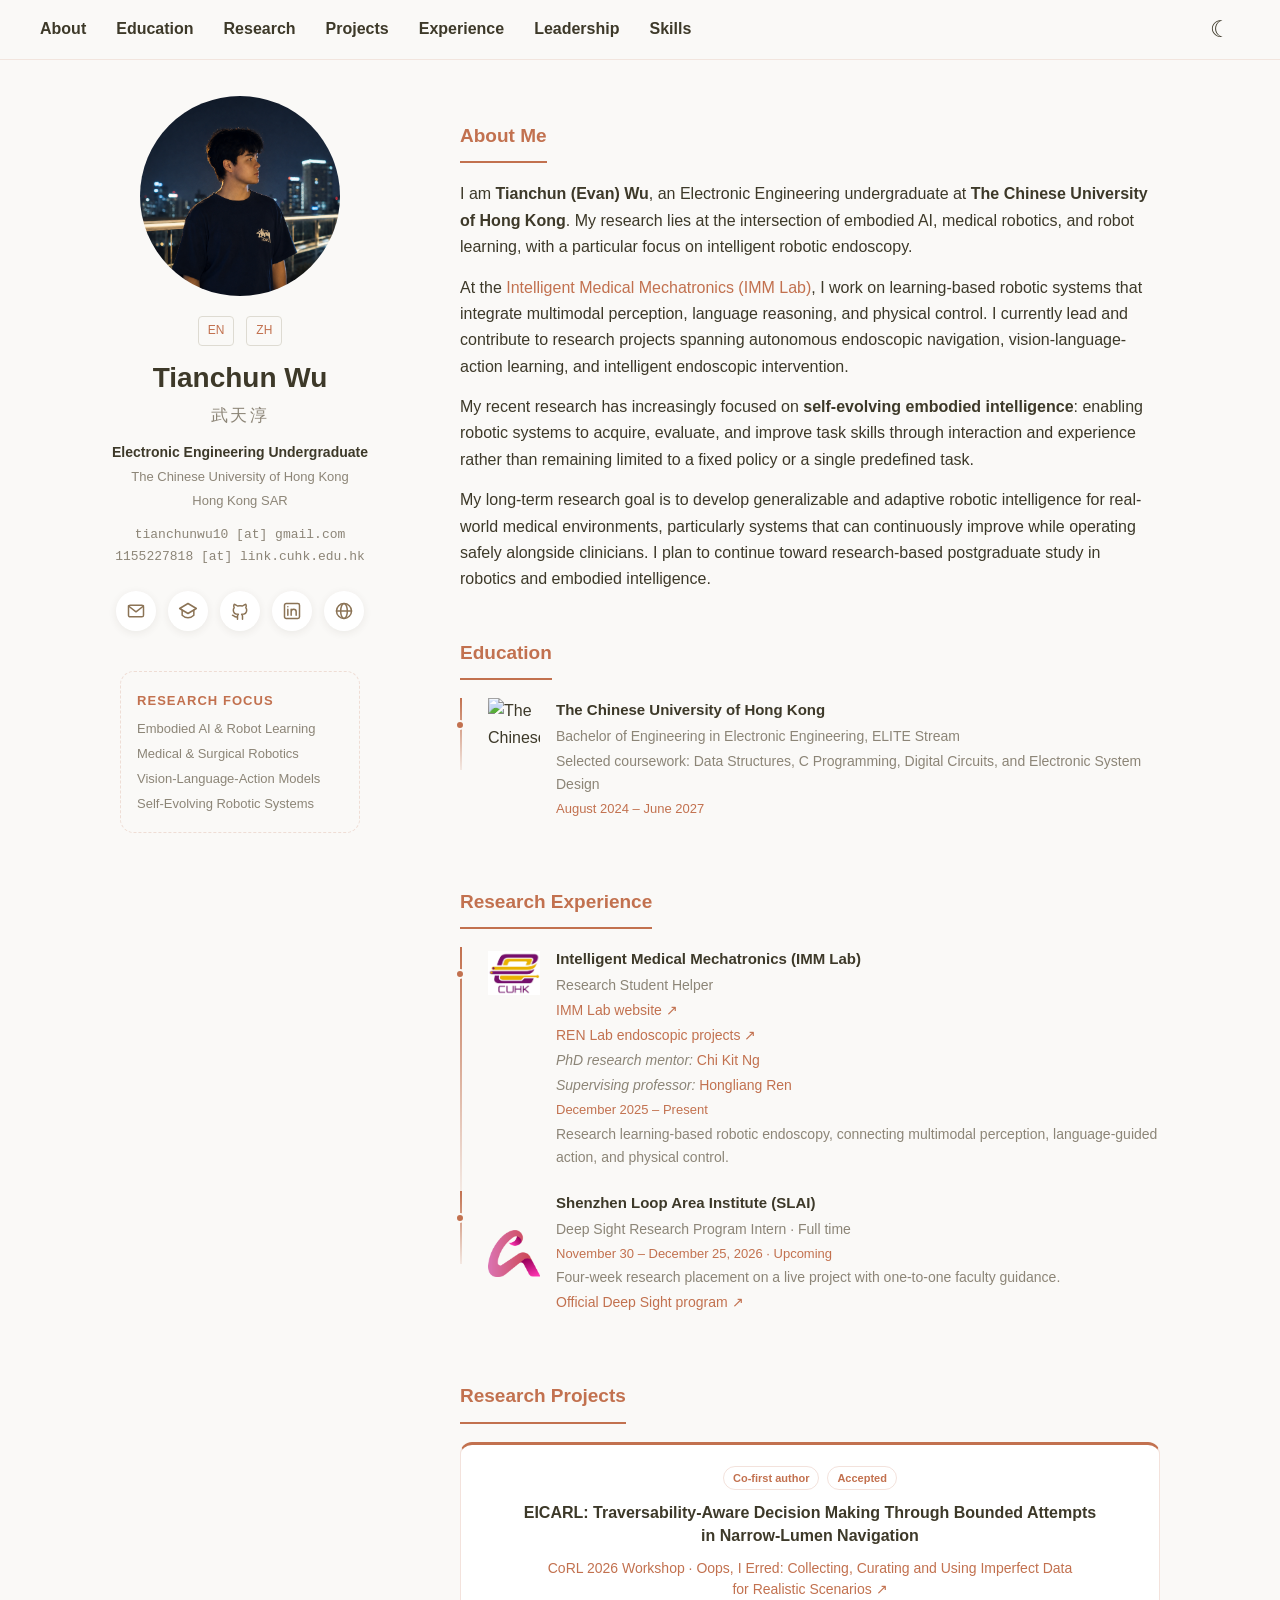
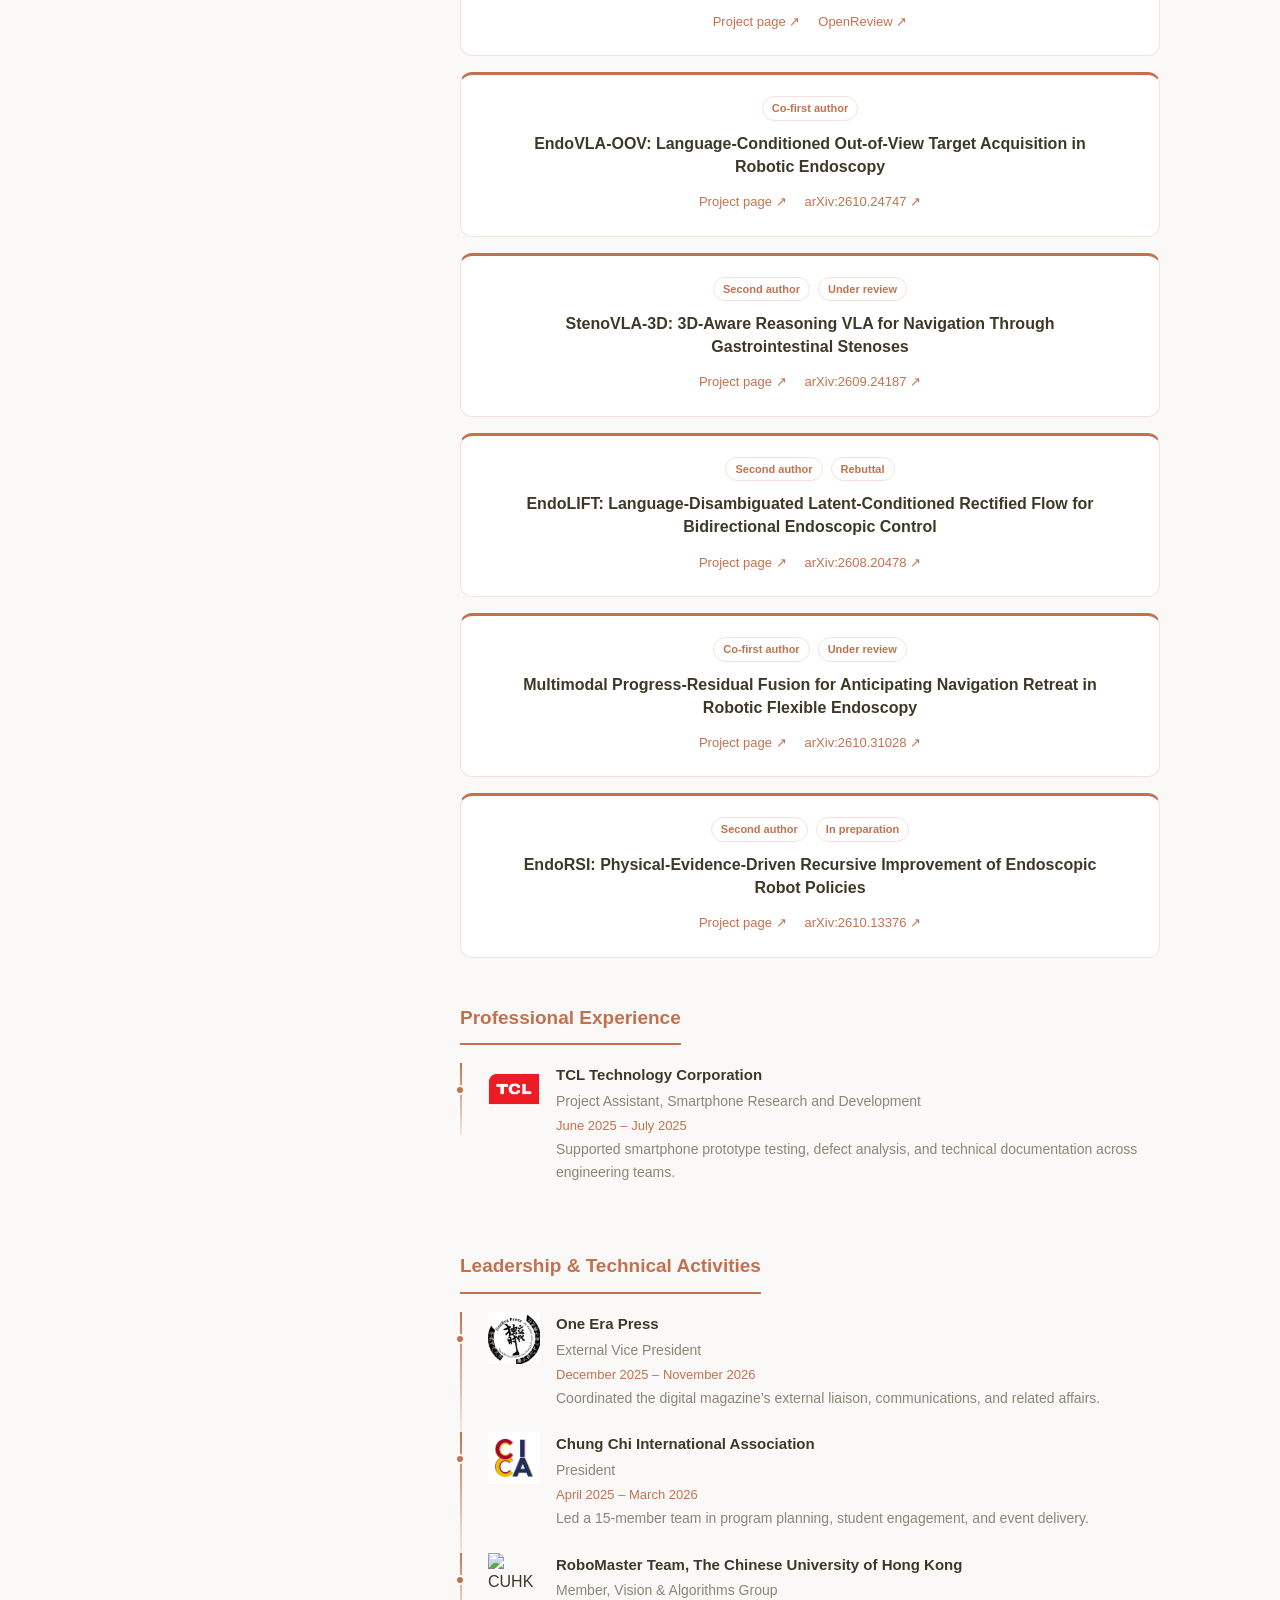
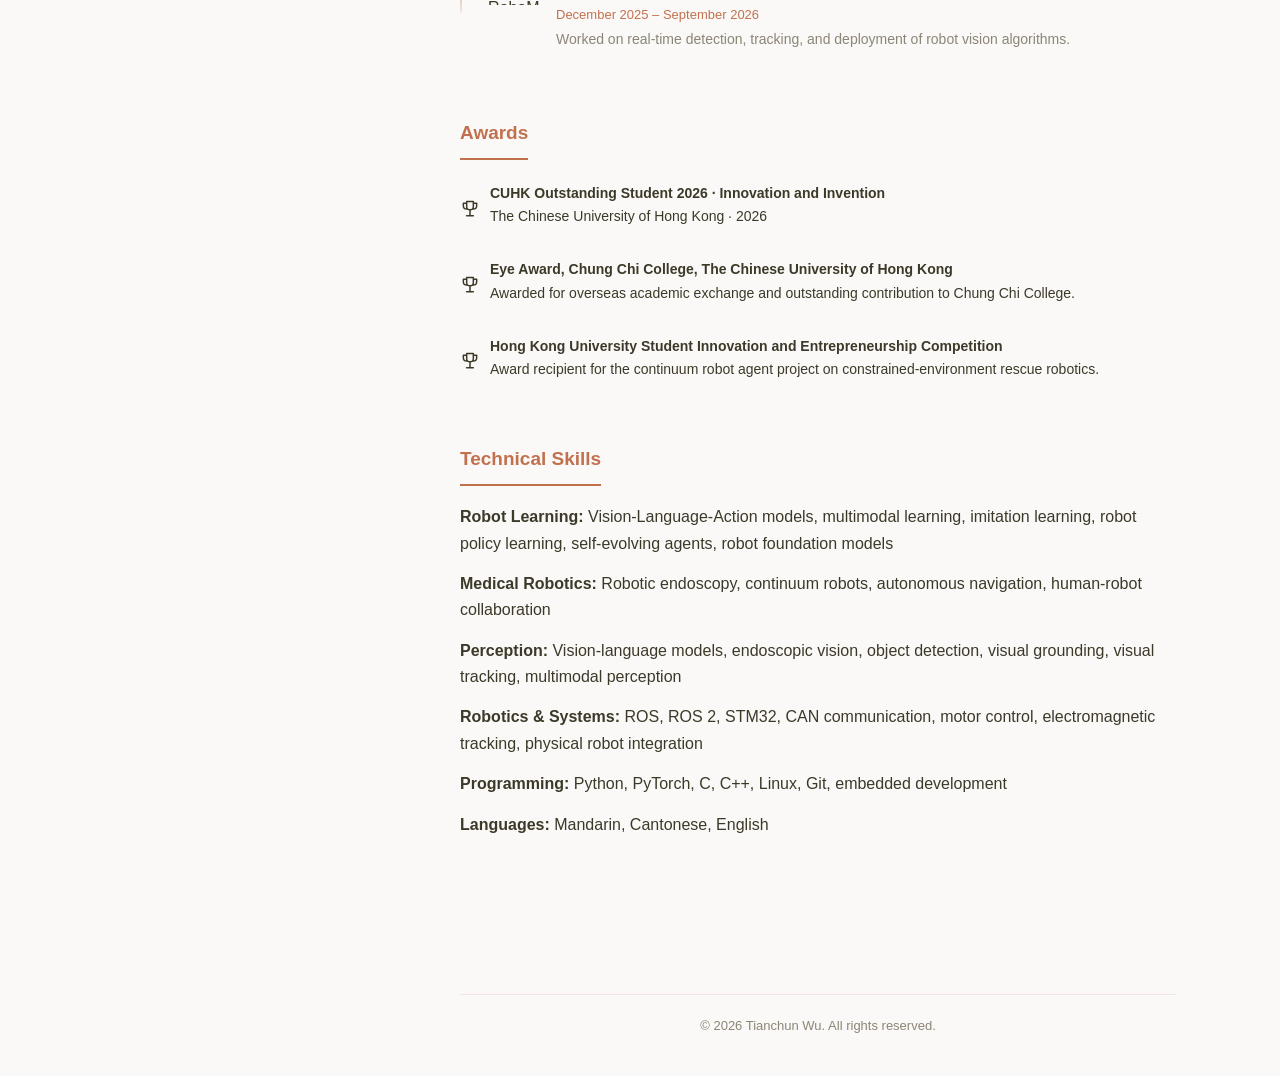
==== commit 1785d8f2: "Hide submission venues for unaccepted papers" ====
--- a/index.html
+++ b/index.html
@@ -280,9 +280,9 @@
 <ol class="bibliography">
 <li><article class="pub-content"><div class="pub-meta"><span class="pub-role">Co-first author</span><span class="pub-state">Accepted</span></div><h4 class="title">EICARL: Traversability-Aware Decision Making Through Bounded Attempts in Narrow-Lumen Navigation</h4><p class="periodical">CoRL 2026 Workshop · <a href="https://workshop.oopsie-data.com/" target="_blank" rel="noopener noreferrer">Oops, I Erred: Collecting, Curating and Using Imperfect Data for Realistic Scenarios ↗</a></p><p class="links"><a href="https://tianchun-research-atlas.husheddaisy64.chatgpt.site/projects/EICARL/" target="_blank" rel="noopener noreferrer">Project page ↗</a><a href="https://openreview.net/forum?id=WQSL6LbIMo" target="_blank" rel="noopener noreferrer">OpenReview ↗</a></p></article></li>
 <li><article class="pub-content"><div class="pub-meta"><span class="pub-role">Co-first author</span></div><h4 class="title">EndoVLA-OOV: Language-Conditioned Out-of-View Target Acquisition in Robotic Endoscopy</h4><p class="links"><a href="https://tianchun-research-atlas.husheddaisy64.chatgpt.site/projects/EndoVLA-OOV/" target="_blank" rel="noopener noreferrer">Project page ↗</a><a href="https://arxiv.org/abs/2610.24747" target="_blank" rel="noopener noreferrer">arXiv:2610.24747 ↗</a></p></article></li>
-<li><article class="pub-content"><div class="pub-meta"><span class="pub-role">Second author</span><span class="pub-state">Under review</span></div><h4 class="title">StenoVLA-3D: 3D-Aware Reasoning VLA for Navigation Through Gastrointestinal Stenoses</h4><p class="periodical">IEEE International Conference on Robotics and Automation (ICRA)</p><p class="links"><a href="https://tianchun-research-atlas.husheddaisy64.chatgpt.site/projects/StenoVLA-3D/" target="_blank" rel="noopener noreferrer">Project page ↗</a><a href="https://arxiv.org/abs/2609.24187" target="_blank" rel="noopener noreferrer">arXiv:2609.24187 ↗</a></p></article></li>
-<li><article class="pub-content"><div class="pub-meta"><span class="pub-role">Second author</span><span class="pub-state">Rebuttal</span></div><h4 class="title">EndoLIFT: Language-Disambiguated Latent-Conditioned Rectified Flow for Bidirectional Endoscopic Control</h4><p class="periodical">Biomimetic Intelligence and Robotics</p><p class="links"><a href="https://tianchun-research-atlas.husheddaisy64.chatgpt.site/projects/EndoLIFT/" target="_blank" rel="noopener noreferrer">Project page ↗</a><a href="https://arxiv.org/abs/2608.20478" target="_blank" rel="noopener noreferrer">arXiv:2608.20478 ↗</a></p></article></li>
-<li><article class="pub-content"><div class="pub-meta"><span class="pub-role">Co-first author</span><span class="pub-state">Under review</span></div><h4 class="title">Multimodal Progress-Residual Fusion for Anticipating Navigation Retreat in Robotic Flexible Endoscopy</h4><p class="periodical">International Symposium on Medical Robotics (ISMR 2027)</p><p class="links"><a href="https://tianchun-research-atlas.husheddaisy64.chatgpt.site/projects/MPRF/" target="_blank" rel="noopener noreferrer">Project page ↗</a><a href="https://arxiv.org/abs/2610.31028" target="_blank" rel="noopener noreferrer">arXiv:2610.31028 ↗</a></p></article></li>
+<li><article class="pub-content"><div class="pub-meta"><span class="pub-role">Second author</span><span class="pub-state">Under review</span></div><h4 class="title">StenoVLA-3D: 3D-Aware Reasoning VLA for Navigation Through Gastrointestinal Stenoses</h4><p class="links"><a href="https://tianchun-research-atlas.husheddaisy64.chatgpt.site/projects/StenoVLA-3D/" target="_blank" rel="noopener noreferrer">Project page ↗</a><a href="https://arxiv.org/abs/2609.24187" target="_blank" rel="noopener noreferrer">arXiv:2609.24187 ↗</a></p></article></li>
+<li><article class="pub-content"><div class="pub-meta"><span class="pub-role">Second author</span><span class="pub-state">Rebuttal</span></div><h4 class="title">EndoLIFT: Language-Disambiguated Latent-Conditioned Rectified Flow for Bidirectional Endoscopic Control</h4><p class="links"><a href="https://tianchun-research-atlas.husheddaisy64.chatgpt.site/projects/EndoLIFT/" target="_blank" rel="noopener noreferrer">Project page ↗</a><a href="https://arxiv.org/abs/2608.20478" target="_blank" rel="noopener noreferrer">arXiv:2608.20478 ↗</a></p></article></li>
+<li><article class="pub-content"><div class="pub-meta"><span class="pub-role">Co-first author</span><span class="pub-state">Under review</span></div><h4 class="title">Multimodal Progress-Residual Fusion for Anticipating Navigation Retreat in Robotic Flexible Endoscopy</h4><p class="links"><a href="https://tianchun-research-atlas.husheddaisy64.chatgpt.site/projects/MPRF/" target="_blank" rel="noopener noreferrer">Project page ↗</a><a href="https://arxiv.org/abs/2610.31028" target="_blank" rel="noopener noreferrer">arXiv:2610.31028 ↗</a></p></article></li>
 <li><article class="pub-content"><div class="pub-meta"><span class="pub-role">Second author</span><span class="pub-state">In preparation</span></div><h4 class="title">EndoRSI: Physical-Evidence-Driven Recursive Improvement of Endoscopic Robot Policies</h4><p class="links"><a href="https://tianchun-research-atlas.husheddaisy64.chatgpt.site/projects/EndoRSI/" target="_blank" rel="noopener noreferrer">Project page ↗</a><a href="https://arxiv.org/abs/2610.13376" target="_blank" rel="noopener noreferrer">arXiv:2610.13376 ↗</a></p></article></li>
 </ol>
 </div>
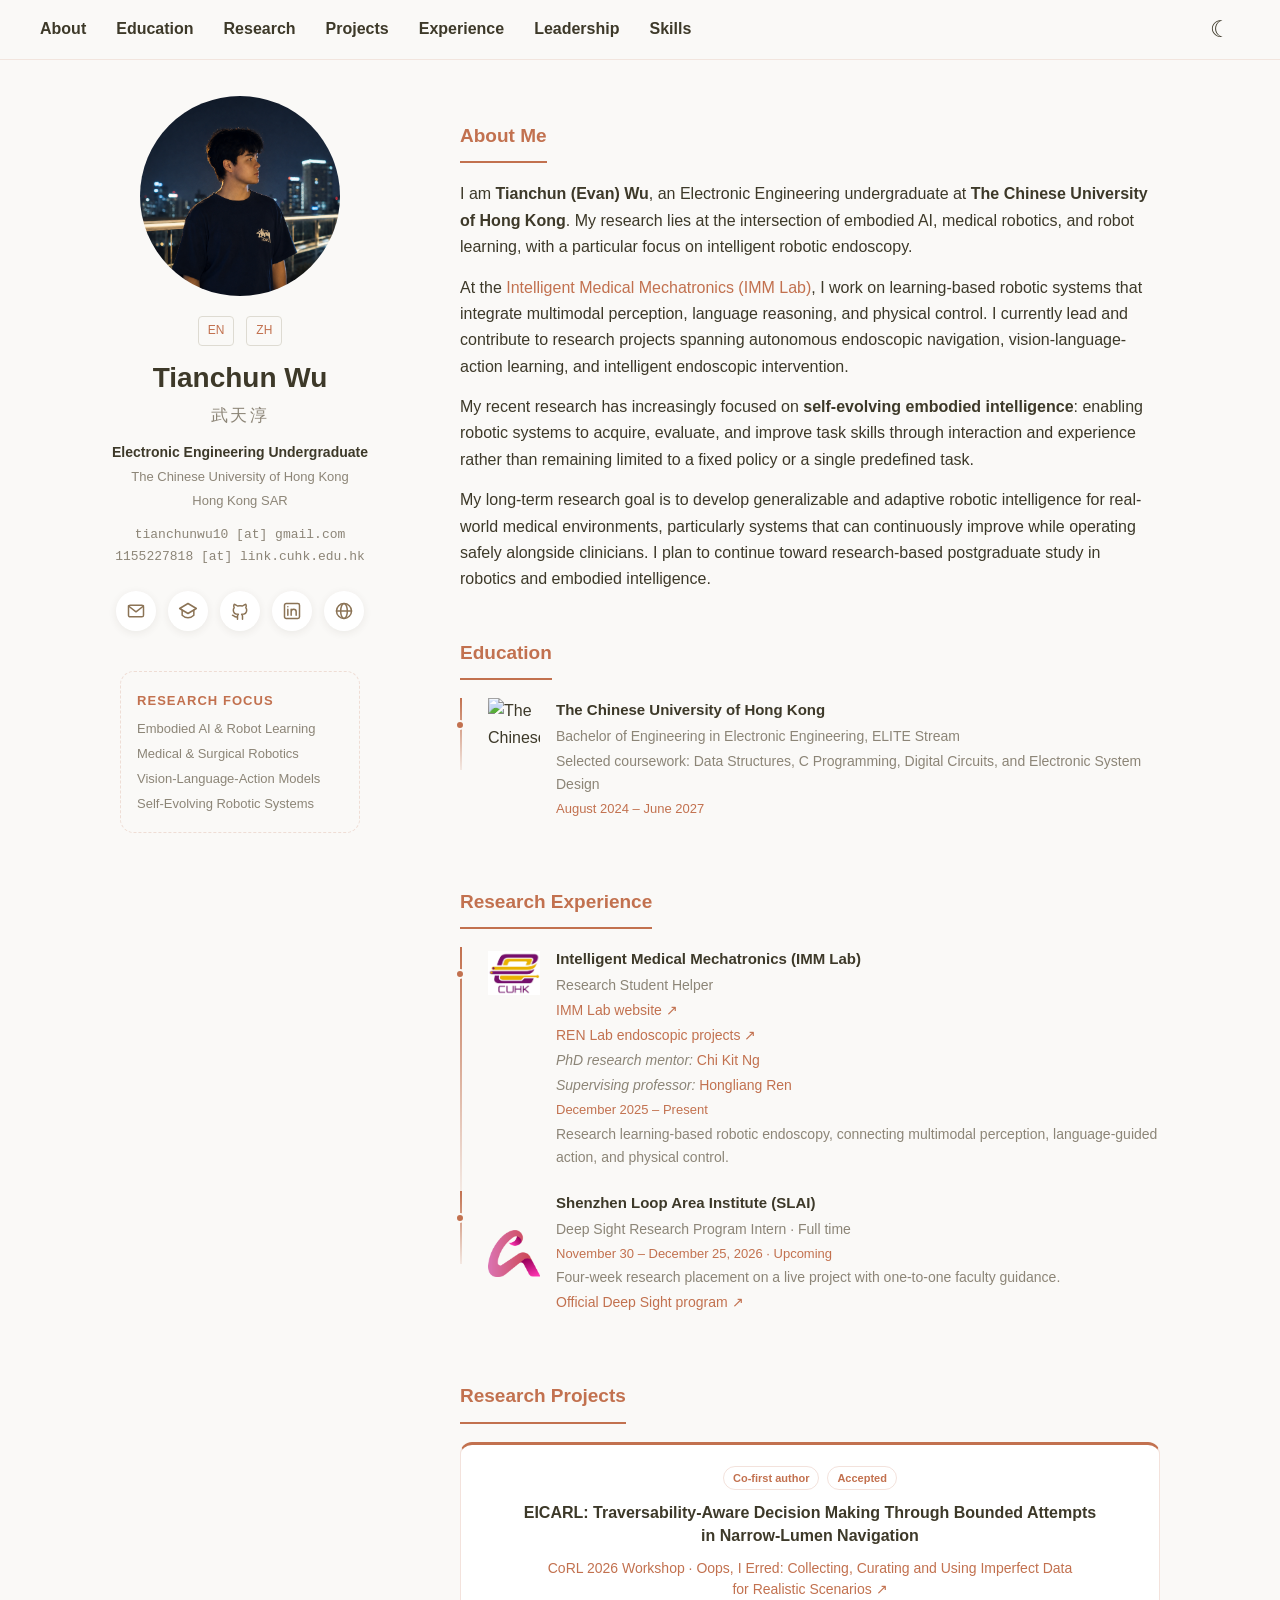
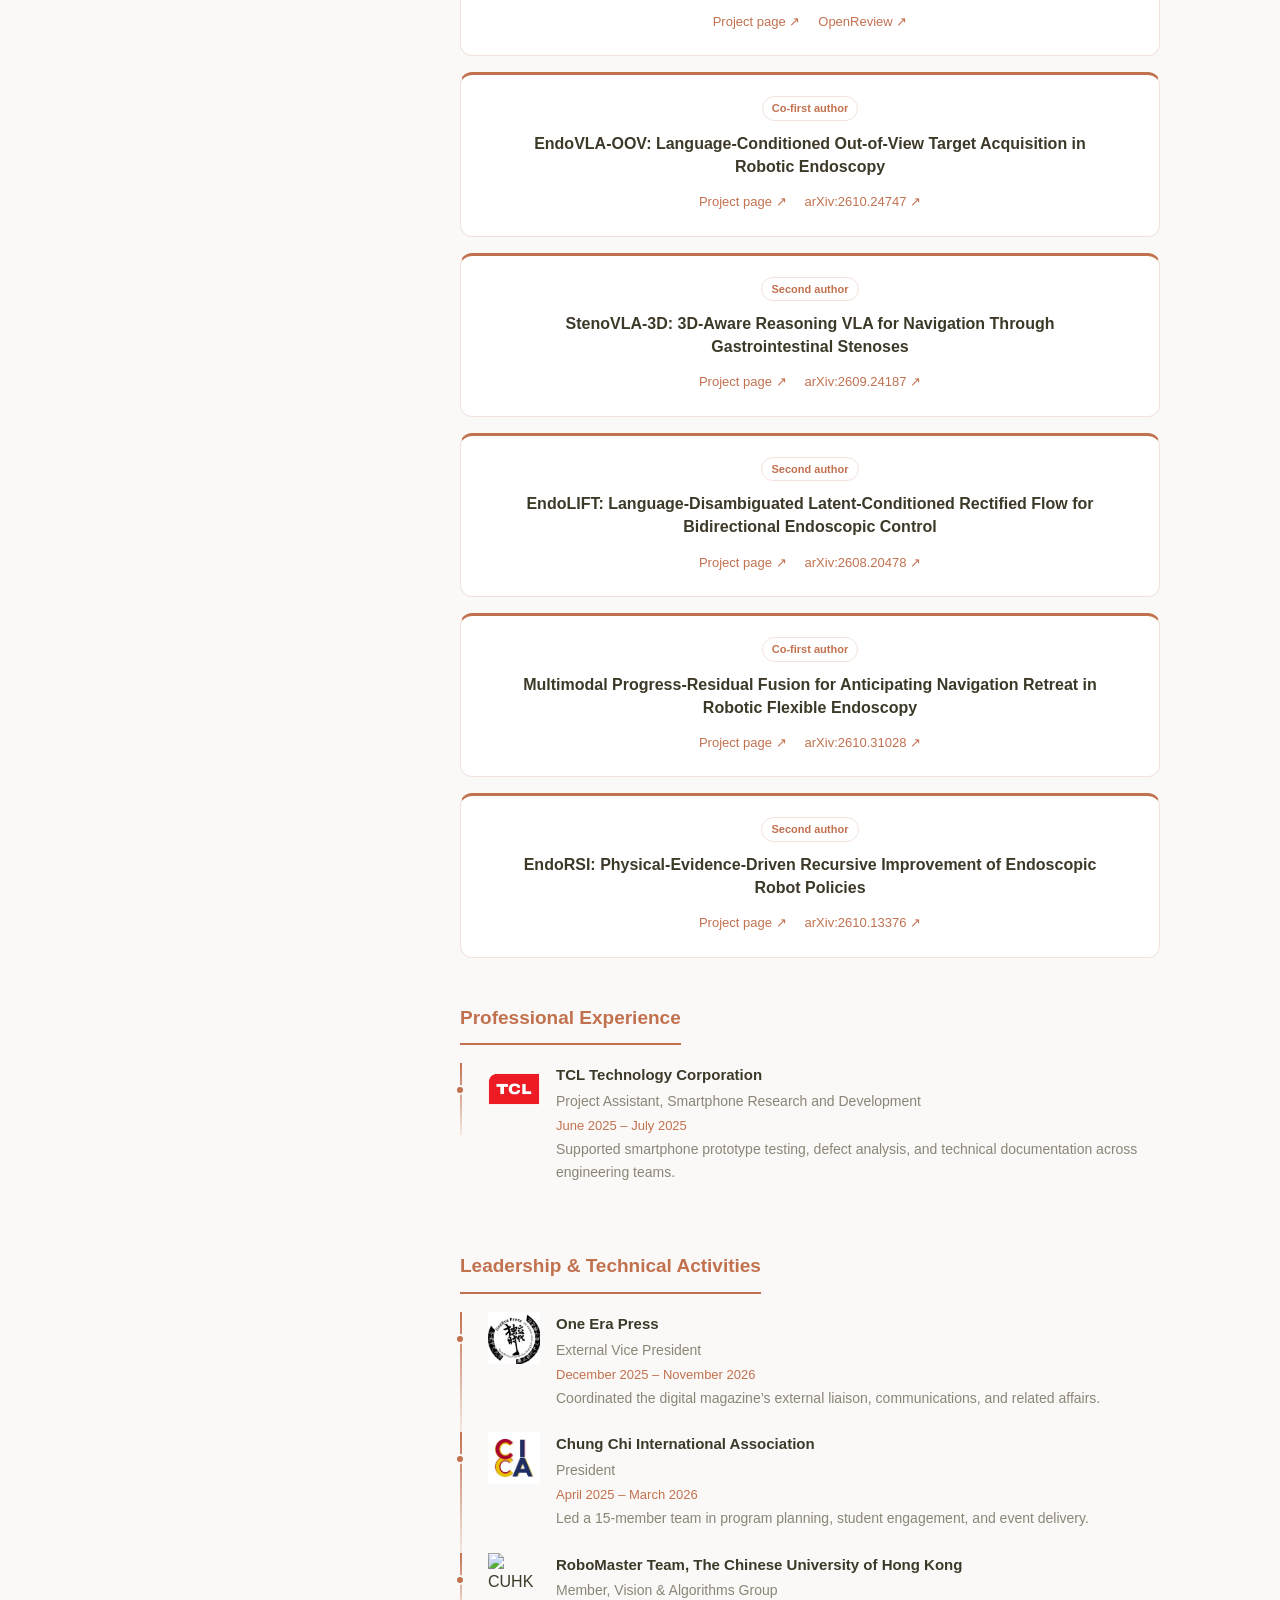
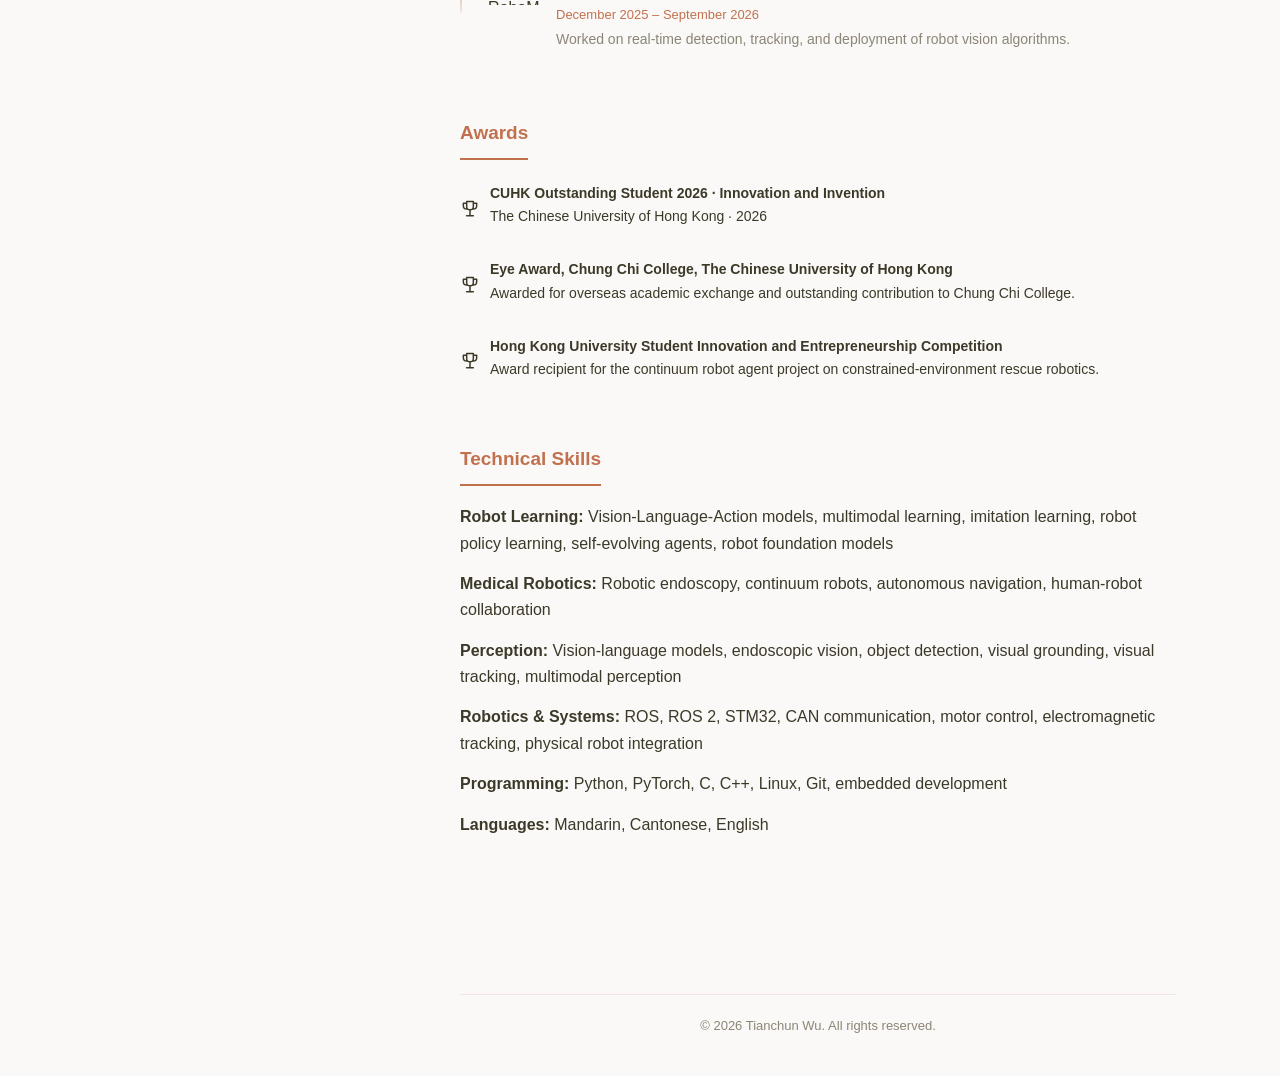
==== commit 832c33a7: "Remove review status labels from unaccepted papers" ====
--- a/index.html
+++ b/index.html
@@ -280,10 +280,10 @@
 <ol class="bibliography">
 <li><article class="pub-content"><div class="pub-meta"><span class="pub-role">Co-first author</span><span class="pub-state">Accepted</span></div><h4 class="title">EICARL: Traversability-Aware Decision Making Through Bounded Attempts in Narrow-Lumen Navigation</h4><p class="periodical">CoRL 2026 Workshop · <a href="https://workshop.oopsie-data.com/" target="_blank" rel="noopener noreferrer">Oops, I Erred: Collecting, Curating and Using Imperfect Data for Realistic Scenarios ↗</a></p><p class="links"><a href="https://tianchun-research-atlas.husheddaisy64.chatgpt.site/projects/EICARL/" target="_blank" rel="noopener noreferrer">Project page ↗</a><a href="https://openreview.net/forum?id=WQSL6LbIMo" target="_blank" rel="noopener noreferrer">OpenReview ↗</a></p></article></li>
 <li><article class="pub-content"><div class="pub-meta"><span class="pub-role">Co-first author</span></div><h4 class="title">EndoVLA-OOV: Language-Conditioned Out-of-View Target Acquisition in Robotic Endoscopy</h4><p class="links"><a href="https://tianchun-research-atlas.husheddaisy64.chatgpt.site/projects/EndoVLA-OOV/" target="_blank" rel="noopener noreferrer">Project page ↗</a><a href="https://arxiv.org/abs/2610.24747" target="_blank" rel="noopener noreferrer">arXiv:2610.24747 ↗</a></p></article></li>
-<li><article class="pub-content"><div class="pub-meta"><span class="pub-role">Second author</span><span class="pub-state">Under review</span></div><h4 class="title">StenoVLA-3D: 3D-Aware Reasoning VLA for Navigation Through Gastrointestinal Stenoses</h4><p class="links"><a href="https://tianchun-research-atlas.husheddaisy64.chatgpt.site/projects/StenoVLA-3D/" target="_blank" rel="noopener noreferrer">Project page ↗</a><a href="https://arxiv.org/abs/2609.24187" target="_blank" rel="noopener noreferrer">arXiv:2609.24187 ↗</a></p></article></li>
-<li><article class="pub-content"><div class="pub-meta"><span class="pub-role">Second author</span><span class="pub-state">Rebuttal</span></div><h4 class="title">EndoLIFT: Language-Disambiguated Latent-Conditioned Rectified Flow for Bidirectional Endoscopic Control</h4><p class="links"><a href="https://tianchun-research-atlas.husheddaisy64.chatgpt.site/projects/EndoLIFT/" target="_blank" rel="noopener noreferrer">Project page ↗</a><a href="https://arxiv.org/abs/2608.20478" target="_blank" rel="noopener noreferrer">arXiv:2608.20478 ↗</a></p></article></li>
-<li><article class="pub-content"><div class="pub-meta"><span class="pub-role">Co-first author</span><span class="pub-state">Under review</span></div><h4 class="title">Multimodal Progress-Residual Fusion for Anticipating Navigation Retreat in Robotic Flexible Endoscopy</h4><p class="links"><a href="https://tianchun-research-atlas.husheddaisy64.chatgpt.site/projects/MPRF/" target="_blank" rel="noopener noreferrer">Project page ↗</a><a href="https://arxiv.org/abs/2610.31028" target="_blank" rel="noopener noreferrer">arXiv:2610.31028 ↗</a></p></article></li>
-<li><article class="pub-content"><div class="pub-meta"><span class="pub-role">Second author</span><span class="pub-state">In preparation</span></div><h4 class="title">EndoRSI: Physical-Evidence-Driven Recursive Improvement of Endoscopic Robot Policies</h4><p class="links"><a href="https://tianchun-research-atlas.husheddaisy64.chatgpt.site/projects/EndoRSI/" target="_blank" rel="noopener noreferrer">Project page ↗</a><a href="https://arxiv.org/abs/2610.13376" target="_blank" rel="noopener noreferrer">arXiv:2610.13376 ↗</a></p></article></li>
+<li><article class="pub-content"><div class="pub-meta"><span class="pub-role">Second author</span></div><h4 class="title">StenoVLA-3D: 3D-Aware Reasoning VLA for Navigation Through Gastrointestinal Stenoses</h4><p class="links"><a href="https://tianchun-research-atlas.husheddaisy64.chatgpt.site/projects/StenoVLA-3D/" target="_blank" rel="noopener noreferrer">Project page ↗</a><a href="https://arxiv.org/abs/2609.24187" target="_blank" rel="noopener noreferrer">arXiv:2609.24187 ↗</a></p></article></li>
+<li><article class="pub-content"><div class="pub-meta"><span class="pub-role">Second author</span></div><h4 class="title">EndoLIFT: Language-Disambiguated Latent-Conditioned Rectified Flow for Bidirectional Endoscopic Control</h4><p class="links"><a href="https://tianchun-research-atlas.husheddaisy64.chatgpt.site/projects/EndoLIFT/" target="_blank" rel="noopener noreferrer">Project page ↗</a><a href="https://arxiv.org/abs/2608.20478" target="_blank" rel="noopener noreferrer">arXiv:2608.20478 ↗</a></p></article></li>
+<li><article class="pub-content"><div class="pub-meta"><span class="pub-role">Co-first author</span></div><h4 class="title">Multimodal Progress-Residual Fusion for Anticipating Navigation Retreat in Robotic Flexible Endoscopy</h4><p class="links"><a href="https://tianchun-research-atlas.husheddaisy64.chatgpt.site/projects/MPRF/" target="_blank" rel="noopener noreferrer">Project page ↗</a><a href="https://arxiv.org/abs/2610.31028" target="_blank" rel="noopener noreferrer">arXiv:2610.31028 ↗</a></p></article></li>
+<li><article class="pub-content"><div class="pub-meta"><span class="pub-role">Second author</span></div><h4 class="title">EndoRSI: Physical-Evidence-Driven Recursive Improvement of Endoscopic Robot Policies</h4><p class="links"><a href="https://tianchun-research-atlas.husheddaisy64.chatgpt.site/projects/EndoRSI/" target="_blank" rel="noopener noreferrer">Project page ↗</a><a href="https://arxiv.org/abs/2610.13376" target="_blank" rel="noopener noreferrer">arXiv:2610.13376 ↗</a></p></article></li>
 </ol>
 </div>
 </section>
